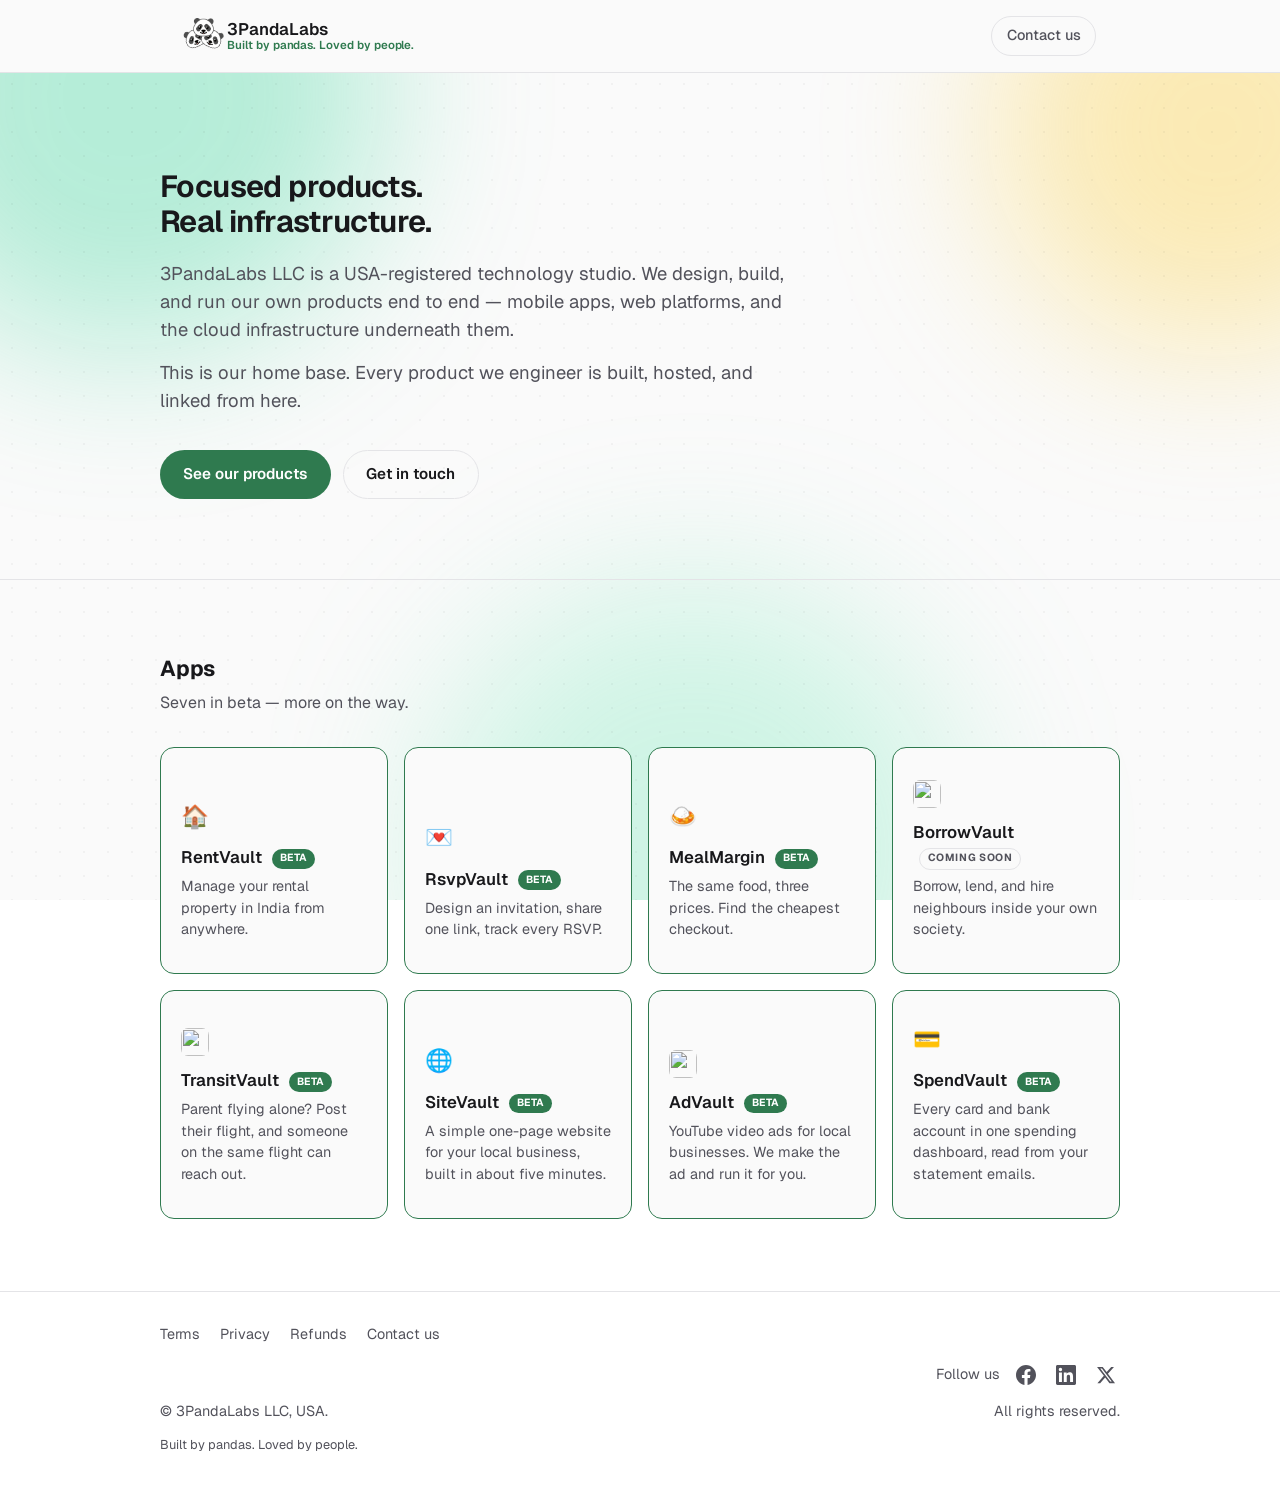
==== public/index.html @ d37b6c58 "Phone only on the contact page; contact links go there Co-Authored-By: Claude Opus 5.5 <noreply@anth" ====
<!DOCTYPE html>
<html lang="en">
<head>
  <meta charset="UTF-8">
  <meta name="viewport" content="width=device-width, initial-scale=1.0">
  <meta name="facebook-domain-verification" content="ilfvuaguzt36e1yu4v9ogor60ggdyd" />
  <title>3PandaLabs — Built by pandas. Loved by people.</title>
  <meta name="description" content="3PandaLabs LLC — a USA-registered technology studio. We design, build, and run our own products end to end: mobile apps, web platforms, and the cloud infrastructure underneath them.">
  <!-- The site answers on both 3pandalabs.com and www.3pandalabs.com (two
       custom_domain routes on the same Worker), which to a search engine is
       the same page at two addresses. The canonical names one of them as the
       real one so whatever ranking either earns accrues to a single URL. -->
  <link rel="canonical" href="https://3pandalabs.com/">
  <meta property="og:type" content="website">
  <meta property="og:site_name" content="3PandaLabs">
  <meta property="og:url" content="https://3pandalabs.com/">
  <meta property="og:title" content="3PandaLabs — Built by pandas. Loved by people.">
  <meta property="og:description" content="3PandaLabs LLC — a USA-registered technology studio. We design, build, and run our own products end to end: mobile apps, web platforms, and the cloud infrastructure underneath them.">
  <meta property="og:image" content="https://3pandalabs.com/og.png">
  <meta property="og:image:width" content="1200">
  <meta property="og:image:height" content="630">
  <meta property="og:image:alt" content="3PandaLabs — Built by pandas. Loved by people.">
  <meta name="twitter:card" content="summary_large_image">
  <link rel="icon" href="data:image/svg+xml,<svg xmlns=%22http://www.w3.org/2000/svg%22 viewBox=%220 0 100 100%22><text y=%22.9em%22 font-size=%2270%22>🐼🐼🐼</text></svg>">
  <link rel="apple-touch-icon" sizes="180x180" href="/apple-touch-icon.png">
  <link rel="preconnect" href="https://fonts.googleapis.com">
  <link rel="preconnect" href="https://fonts.gstatic.com" crossorigin>
  <link href="https://fonts.googleapis.com/css2?family=Geist:wght@400;500;600;650;700&display=swap" rel="stylesheet">
  <link rel="stylesheet" href="styles.css">
</head>
<body>
  <div class="backdrop" aria-hidden="true">
    <span class="backdrop-blob backdrop-blob-1"></span>
    <span class="backdrop-blob backdrop-blob-2"></span>
    <span class="backdrop-blob backdrop-blob-3"></span>
    <span class="backdrop-grid"></span>
  </div>
  <header class="nav">
    <div class="nav-inner">
      <a class="brand" href="#top">
        <span class="brand-mark" aria-hidden="true">
          <span>🐼</span><span>🐼</span><span>🐼</span>
        </span>
        <span class="brand-text">
          <span class="brand-name">3PandaLabs</span>
          <!-- Brand tagline (brand repo brand.md, decided 2026-11-14), paired with
               the wordmark the same way the LinkedIn cover pairs them. -->
          <span class="brand-tag">Built by pandas. Loved by people.</span>
        </span>
      </a>
      <a class="nav-cta" href="/contact">Contact us</a>
    </div>
  </header>

  <main id="top">
    <section class="hero">
      <div class="hero-inner">
        <!-- One sentence per line, deliberately, at every width. Spans rather
             than a <br> so the break is a styling decision the CSS owns, and so
             the space between them survives if the stylesheet never loads —
             then it degrades to a single readable line instead of a run-on.
             Each line is short enough not to wrap again at 360px. -->
        <h1><span>Focused products.</span> <span>Real infrastructure.</span></h1>
        <p class="lede">
          3PandaLabs LLC is a USA-registered technology studio. We design, build, and run our own
          products end to end — mobile apps, web platforms, and the cloud infrastructure
          underneath them.
        </p>
        <p class="lede">
          This is our home base. Every product we engineer is built, hosted, and linked from here.
        </p>
        <div class="hero-actions">
          <a class="btn btn-primary" href="#apps">See our products</a>
          <a class="btn btn-ghost" href="/contact">Get in touch</a>
        </div>
      </div>
    </section>

    <section class="apps" id="apps">
      <div class="section-inner">
        <h2>Apps</h2>
        <p class="section-lede">Seven in beta — more on the way.</p>
        <div class="app-grid">
          <a class="app-card app-card-live" href="https://nrighar.3pandalabs.com" target="_blank" rel="noopener">
            <span class="app-card-icon" aria-hidden="true">🏠</span>
            <p class="app-card-title">RentVault <span class="app-card-badge">Beta</span></p>
            <p class="app-card-desc">Manage your rental property in India from anywhere.</p>
          </a>
          <a class="app-card app-card-live" href="https://rsvpvault.3pandalabs.com" target="_blank" rel="noopener">
            <span class="app-card-icon" aria-hidden="true">💌</span>
            <p class="app-card-title">RsvpVault <span class="app-card-badge">Beta</span></p>
            <p class="app-card-desc">Design an invitation, share one link, track every RSVP.</p>
          </a>
          <a class="app-card app-card-live" href="https://mealmargin.3pandalabs.com" target="_blank" rel="noopener">
            <span class="app-card-icon" aria-hidden="true">🍛</span>
            <p class="app-card-title">MealMargin <span class="app-card-badge">Beta</span></p>
            <p class="app-card-desc">The same food, three prices. Find the cheapest checkout.</p>
          </a>
          <a class="app-card app-card-live" href="https://borrowvault.3pandalabs.com" target="_blank" rel="noopener">
            <span class="app-card-icon" aria-hidden="true"><img src="/borrowvault-icon.png" alt="" width="28" height="28"></span>
            <p class="app-card-title">BorrowVault <span class="app-card-badge app-card-badge-soon">Coming soon</span></p>
            <p class="app-card-desc">Borrow, lend, and hire neighbours inside your own society.</p>
          </a>
          <a class="app-card app-card-live" href="https://transitvault.3pandalabs.com" target="_blank" rel="noopener">
            <span class="app-card-icon" aria-hidden="true"><img src="/transitvault-icon.svg" alt="" width="28" height="28"></span>
            <p class="app-card-title">TransitVault <span class="app-card-badge">Beta</span></p>
            <p class="app-card-desc">Parent flying alone? Post their flight, and someone on the same flight can reach out.</p>
          </a>
          <a class="app-card app-card-live" href="https://sitevault.3pandalabs.com" target="_blank" rel="noopener">
            <span class="app-card-icon" aria-hidden="true">🌐</span>
            <p class="app-card-title">SiteVault <span class="app-card-badge">Beta</span></p>
            <p class="app-card-desc">A simple one-page website for your local business, built in about five minutes.</p>
          </a>
          <a class="app-card app-card-live" href="https://advault.3pandalabs.com" target="_blank" rel="noopener">
            <span class="app-card-icon" aria-hidden="true"><img src="/advault-icon.svg" alt="" width="28" height="28"></span>
            <p class="app-card-title">AdVault <span class="app-card-badge">Beta</span></p>
            <p class="app-card-desc">YouTube video ads for local businesses. We make the ad and run it for you.</p>
          </a>
          <a class="app-card app-card-live" href="https://spendvault.3pandalabs.com" target="_blank" rel="noopener">
            <span class="app-card-icon" aria-hidden="true">💳</span>
            <p class="app-card-title">SpendVault <span class="app-card-badge">Beta</span></p>
            <p class="app-card-desc">Every card and bank account in one spending dashboard, read from your statement emails.</p>
          </a>
        </div>
      </div>
    </section>
  </main>

  <footer class="footer">
    <div class="footer-inner">
      <nav class="footer-links" aria-label="Legal">
        <a href="/terms">Terms</a>
        <a href="/privacy">Privacy</a>
        <a href="/refunds">Refunds</a>
        <a href="/contact">Contact us</a>
      </nav>
      <div class="footer-follow">
        <span>Follow us</span>
        <a href="https://www.facebook.com/3pandalabs" target="_blank" rel="noopener noreferrer" aria-label="Facebook" title="Facebook"><svg viewBox="0 0 24 24" width="20" height="20" fill="currentColor" aria-hidden="true"><path fill-rule="evenodd" d="M24 12.073c0-6.627-5.373-12-12-12s-12 5.373-12 12c0 5.99 4.388 10.954 10.125 11.854v-8.385H7.078v-3.47h3.047V9.43c0-3.007 1.792-4.669 4.533-4.669 1.312 0 2.686.235 2.686.235v2.953H15.83c-1.491 0-1.956.925-1.956 1.874v2.25h3.328l-.532 3.47h-2.796v8.385C19.612 23.027 24 18.062 24 12.073z"/></svg></a>
        <a href="https://www.linkedin.com/company/3pandalabs" target="_blank" rel="noopener noreferrer" aria-label="LinkedIn" title="LinkedIn"><svg viewBox="0 0 24 24" width="20" height="20" fill="currentColor" aria-hidden="true"><path fill-rule="evenodd" d="M20.45 20.45h-3.56v-5.57c0-1.33-.02-3.04-1.85-3.04-1.85 0-2.14 1.45-2.14 2.94v5.67H9.35V9h3.41v1.56h.05c.48-.9 1.64-1.85 3.37-1.85 3.6 0 4.27 2.37 4.27 5.46v6.28zM5.34 7.43a2.06 2.06 0 1 1 0-4.13 2.06 2.06 0 0 1 0 4.13zm1.78 13.02H3.56V9h3.56v11.45zM22.22 0H1.77C.79 0 0 .77 0 1.73v20.54C0 23.23.79 24 1.77 24h20.45c.98 0 1.78-.77 1.78-1.73V1.73C24 .77 23.2 0 22.22 0z"/></svg></a>
        <a href="https://x.com/3pandalabs" target="_blank" rel="noopener noreferrer" aria-label="X" title="X"><svg viewBox="0 0 24 24" width="20" height="20" fill="currentColor" aria-hidden="true"><path fill-rule="evenodd" d="M18.244 2.25h3.308l-7.227 8.26 8.502 11.24H16.17l-5.214-6.817L4.99 21.75H1.68l7.73-8.835L1.254 2.25H8.08l4.713 6.231zm-1.161 17.52h1.833L7.084 4.126H5.117z"/></svg></a>
      </div>
      <span>© 3PandaLabs LLC, USA.</span>
      <span>All rights reserved.</span>
      <p class="footer-tagline">Built by pandas. Loved by people.</p>
    </div>
  </footer>
  <script src="https://counts.3pandalabs.com/c.js" defer></script>
</body>
</html>
---- public/styles.css ----
:root {
  --bg: #fafafa;
  --bg-subtle: #f4f4f5;
  --fg: #18181b;
  --fg-muted: #52525b;
  --border: #e4e4e7;
  --accent: #2f7a4f;
  --accent-fg: #ffffff;
  --radius: 14px;
  --max-width: 960px;
}

@media (prefers-color-scheme: dark) {
  :root {
    --bg: #000000;
    --bg-subtle: #18181b;
    --fg: #fafafa;
    --fg-muted: #a1a1aa;
    --border: #3f3f46;
    --accent: #4fbf7d;
    --accent-fg: #0c0c0d;
  }
}

* { box-sizing: border-box; }

html, body {
  margin: 0;
  padding: 0;
}

body {
  color: var(--fg);
  font-family: "Geist", -apple-system, BlinkMacSystemFont, "Segoe UI", Roboto, Helvetica, Arial, sans-serif;
  line-height: 1.5;
  -webkit-font-smoothing: antialiased;
}

a { color: inherit; }

.backdrop {
  position: fixed;
  inset: 0;
  z-index: -1;
  overflow: hidden;
  background: var(--bg);
  pointer-events: none;
}

.backdrop-blob {
  position: absolute;
  border-radius: 50%;
  filter: blur(80px);
}

.backdrop-blob-1 {
  top: -10rem;
  left: -8rem;
  width: 32rem;
  height: 32rem;
  background: rgba(52, 211, 153, 0.35);
}

.backdrop-blob-2 {
  top: -6rem;
  right: -10rem;
  width: 28rem;
  height: 28rem;
  background: rgba(252, 211, 77, 0.4);
}

.backdrop-blob-3 {
  bottom: -14rem;
  left: 33%;
  width: 34rem;
  height: 34rem;
  background: rgba(110, 231, 183, 0.3);
}

@media (prefers-color-scheme: dark) {
  .backdrop-blob-1 { background: rgba(16, 185, 129, 0.2); }
  .backdrop-blob-2 { background: rgba(245, 158, 11, 0.1); }
  .backdrop-blob-3 { background: rgba(52, 211, 153, 0.1); }
}

.backdrop-grid {
  position: absolute;
  inset: 0;
  opacity: 0.04;
  background-image: radial-gradient(circle, var(--fg) 1px, transparent 1px);
  background-size: 24px 24px;
}

@media (prefers-color-scheme: dark) {
  .backdrop-grid { opacity: 0.06; }
}

.nav {
  border-bottom: 1px solid var(--border);
  position: sticky;
  top: 0;
  background: var(--bg);
  z-index: 10;
}

.nav-inner {
  max-width: var(--max-width);
  margin: 0 auto;
  padding: 1rem 1.5rem;
  display: flex;
  align-items: center;
  justify-content: space-between;
}

.brand {
  display: flex;
  align-items: center;
  gap: 0.5rem;
  text-decoration: none;
  font-weight: 600;
  font-size: 1.05rem;
}

.brand-mark {
  position: relative;
  display: inline-block;
  width: 2.2rem;
  height: 2.05rem;
  flex-shrink: 0;
}

.brand-mark span {
  position: absolute;
  font-size: 1.15rem;
  line-height: 1;
}

/* apex of the A */
.brand-mark span:nth-child(1) { top: -0.1rem; left: 0.52rem; z-index: 2; }
/* left leg, angled outward, overlapping the apex */
.brand-mark span:nth-child(2) { top: 0.6rem; left: 0.02rem; transform: rotate(-24deg); }
/* right leg, angled outward, overlapping the apex */
.brand-mark span:nth-child(3) { top: 0.6rem; left: 1.02rem; transform: rotate(24deg); }

/* Wordmark + tagline stacked beside the mark. Tight line-height and a small
   tagline keep the sticky nav the same height it was with the name alone. */
.brand-text {
  display: flex;
  flex-direction: column;
  line-height: 1.1;
}

.brand-tag {
  font-size: 0.72rem;
  font-weight: 600;
  color: var(--accent);
  letter-spacing: -0.005em;
}

.nav-cta {
  text-decoration: none;
  font-size: 0.9rem;
  font-weight: 500;
  color: var(--fg-muted);
  padding: 0.5rem 0.9rem;
  border: 1px solid var(--border);
  border-radius: 999px;
}

.nav-cta:hover { color: var(--fg); border-color: var(--fg-muted); }

.hero {
  padding: 6rem 1.5rem 5rem;
  border-bottom: 1px solid var(--border);
}

.hero-inner {
  max-width: var(--max-width);
  margin: 0 auto;
}

/* The page's type scale, smallest the headline has been. Sized down three
   times from the original clamp(2rem, 5vw, 3.2rem), which was set for a short
   hand-broken headline half this length.

   The floor stays above `.apps h2` below, which is fixed and does not scale
   down — otherwise the section heading would outgrow the page headline on a
   phone. The two move together for that reason; changing one alone
   reintroduces the inversion. */
.hero h1 {
  font-size: clamp(1.5rem, 3vw, 1.9rem);
  line-height: 1.18;
  margin: 0 0 1.25rem;
  letter-spacing: -0.02em;
  font-weight: 650;
}

/* The headline's two sentences each get their own line at every width. This is
   what makes the break in the markup's spans real; without it they run on. */
.hero h1 span {
  display: block;
}

/* 52ch rather than 40ch: the hero copy grew from one sentence to two
   paragraphs, and 40ch turned it into a narrow column several lines deep. */
.lede {
  font-size: 1.15rem;
  color: var(--fg-muted);
  max-width: 52ch;
  margin: 0 0 1rem;
}

/* Paragraph spacing between ledes, but the original gap before the buttons. */
.lede:last-of-type {
  margin-bottom: 2.25rem;
}

.hero-actions {
  display: flex;
  gap: 0.75rem;
  flex-wrap: wrap;
}

.btn {
  display: inline-flex;
  align-items: center;
  text-decoration: none;
  font-weight: 600;
  font-size: 0.95rem;
  padding: 0.75rem 1.4rem;
  border-radius: 999px;
  border: 1px solid transparent;
}

.btn-primary {
  background: var(--accent);
  color: var(--accent-fg);
}

.btn-primary:hover { opacity: 0.9; }

.btn-ghost {
  border-color: var(--border);
  color: var(--fg);
}

.btn-ghost:hover { border-color: var(--fg-muted); }

.apps { padding: 4.5rem 1.5rem; }

.section-inner {
  max-width: var(--max-width);
  margin: 0 auto;
}

/* Down from 1.6rem, in step with the hero headline above — see the note there
   for why these two can't move independently. */
.apps h2 {
  font-size: 1.35rem;
  margin: 0 0 0.4rem;
  letter-spacing: -0.01em;
}

.section-lede {
  color: var(--fg-muted);
  margin: 0 0 2rem;
}

.app-grid {
  display: grid;
  grid-template-columns: repeat(auto-fit, minmax(220px, 1fr));
  gap: 1rem;
}

.app-card {
  border: 1px dashed var(--border);
  border-radius: var(--radius);
  background: var(--bg-subtle);
  padding: 2rem 1.25rem;
  min-height: 120px;
  display: flex;
  flex-direction: column;
  align-items: flex-start;
  justify-content: flex-end;
  color: var(--fg-muted);
}

.app-card-icon {
  color: var(--accent);
  font-size: 1.1rem;
  margin-bottom: 0.75rem;
}

.app-card-live {
  border: 1px solid var(--accent);
  background: var(--bg);
  text-decoration: none;
  color: var(--fg);
  transition: transform 0.15s ease, box-shadow 0.15s ease;
}

.app-card-live:hover {
  transform: translateY(-2px);
  box-shadow: 0 8px 20px -12px var(--accent);
}

.app-card-live .app-card-icon {
  font-size: 1.4rem;
}

.app-card-title {
  font-weight: 600;
  font-size: 1.05rem;
  margin: 0 0 0.35rem;
  color: var(--fg);
}

.app-card-badge {
  display: inline-block;
  vertical-align: middle;
  margin-left: 0.4rem;
  padding: 0.1rem 0.45rem;
  border-radius: 999px;
  background: var(--accent);
  color: var(--accent-fg);
  font-size: 0.65rem;
  font-weight: 700;
  letter-spacing: 0.06em;
  text-transform: uppercase;
  line-height: 1.6;
}

.app-card-badge-soon {
  background: transparent;
  color: var(--fg-muted);
  border: 1px solid var(--border);
}

.app-card-desc {
  margin: 0;
  font-size: 0.9rem;
  color: var(--fg-muted);
}

.footer {
  border-top: 1px solid var(--border);
  padding: 2rem 1.5rem;
}

.footer-inner {
  max-width: var(--max-width);
  margin: 0 auto;
  display: flex;
  justify-content: space-between;
  flex-wrap: wrap;
  gap: 0.5rem;
  color: var(--fg-muted);
  font-size: 0.9rem;
}

.footer-inner a { text-decoration: none; }
.footer-inner a:hover { color: var(--fg); }

/* App cards with a real logo instead of an emoji. */
.app-card-icon img {
  display: block;
  width: 1.75rem;
  height: 1.75rem;
  border-radius: 0.45rem;
}

/* Footer legal links (every page) and the legal/contact pages. */
.footer-links { display: flex; flex-wrap: wrap; flex-basis: 100%; gap: 0.5rem 1.25rem; padding-bottom: 0.5rem; }

/* Brand tagline line under the copyright row (brand repo footer/footer.css,
   DECIDED 2026-11-22: in every footer, not only the nav). */
.footer-tagline {
  flex-basis: 100%;
  margin: 0.25rem 0 0;
  color: var(--fg-muted);
  font-size: 0.8rem;
}
.footer-links a { color: var(--fg-muted); }

/* Social icons (every page): own row, right-aligned from 640px, as on AdVault. */
.footer-follow { display: flex; flex-wrap: wrap; flex-basis: 100%; align-items: center; gap: 0.75rem; padding-bottom: 0.25rem; }
@media (min-width: 640px) { .footer-follow { justify-content: flex-end; } }
.footer-follow a { color: var(--fg-muted); padding: 0.25rem; }
.footer-follow svg { display: block; }

.legal { position: relative; padding: 3rem 1rem 4rem; }
.legal-inner { max-width: 44rem; margin: 0 auto; line-height: 1.65; }
.legal h1 { font-size: clamp(1.8rem, 5vw, 2.4rem); letter-spacing: -0.02em; margin: 0 0 0.25rem; }
.legal h2 { font-size: 1.15rem; margin: 2rem 0 0.5rem; }
.legal p, .legal li { color: var(--fg-muted); }
.legal strong { color: var(--fg); }
.legal ul { padding-left: 1.2rem; }
.legal li { margin: 0.35rem 0; }
.legal a { color: var(--accent); }
.legal-updated { font-size: 0.85rem; margin: 0 0 1.5rem; }
.contact-card { margin: 1.5rem 0; padding: 1.25rem 1.5rem; border: 1px solid var(--border); border-radius: var(--radius); background: var(--bg-subtle); display: grid; gap: 1rem; }
.contact-card dt { color: var(--fg-muted); font-size: 0.85rem; }
.contact-card dd { margin: 0; font-weight: 600; overflow-wrap: anywhere; }
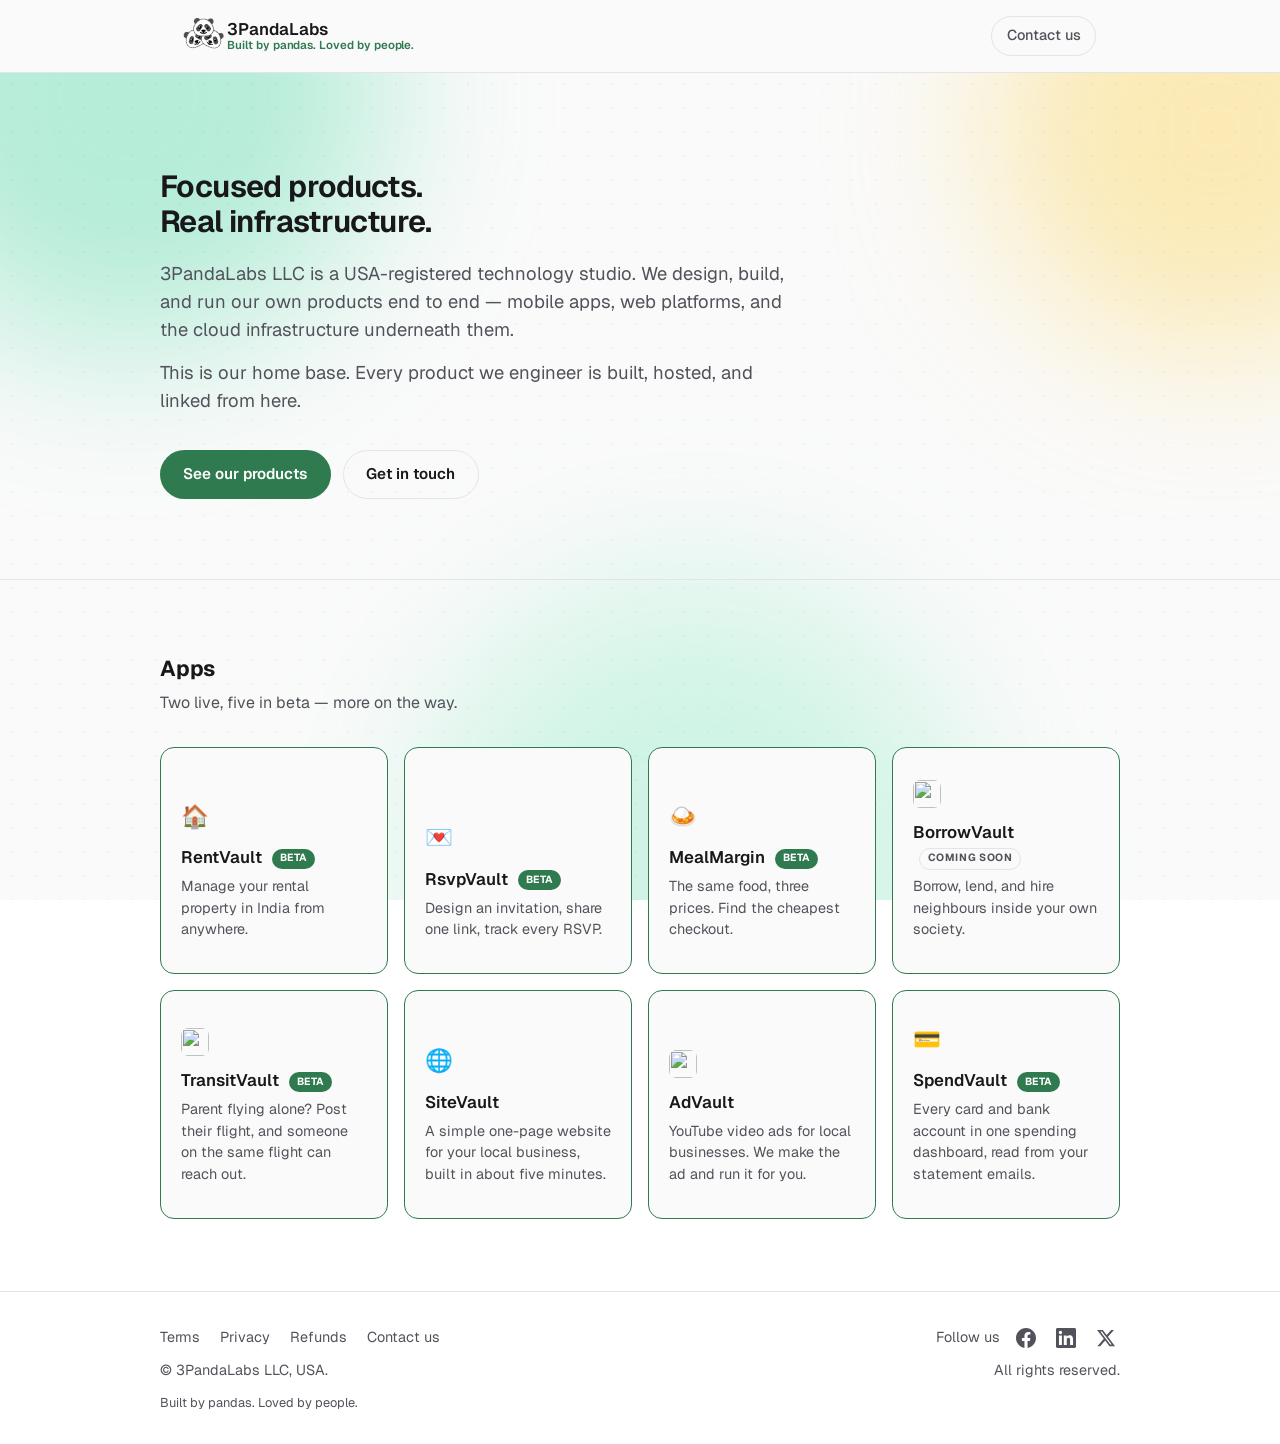
==== commit 16f3b792: "Apps grid: SiteVault and AdVault are GA (drop the Beta badge) Per the repo convention, a generally-a" ====
--- a/public/index.html
+++ b/public/index.html
@@ -79,7 +79,7 @@
     <section class="apps" id="apps">
       <div class="section-inner">
         <h2>Apps</h2>
-        <p class="section-lede">Seven in beta — more on the way.</p>
+        <p class="section-lede">Two live, five in beta — more on the way.</p>
         <div class="app-grid">
           <a class="app-card app-card-live" href="https://nrighar.3pandalabs.com" target="_blank" rel="noopener">
             <span class="app-card-icon" aria-hidden="true">🏠</span>
@@ -108,12 +108,12 @@
           </a>
           <a class="app-card app-card-live" href="https://sitevault.3pandalabs.com" target="_blank" rel="noopener">
             <span class="app-card-icon" aria-hidden="true">🌐</span>
-            <p class="app-card-title">SiteVault <span class="app-card-badge">Beta</span></p>
+            <p class="app-card-title">SiteVault</p>
             <p class="app-card-desc">A simple one-page website for your local business, built in about five minutes.</p>
           </a>
           <a class="app-card app-card-live" href="https://advault.3pandalabs.com" target="_blank" rel="noopener">
             <span class="app-card-icon" aria-hidden="true"><img src="/advault-icon.svg" alt="" width="28" height="28"></span>
-            <p class="app-card-title">AdVault <span class="app-card-badge">Beta</span></p>
+            <p class="app-card-title">AdVault</p>
             <p class="app-card-desc">YouTube video ads for local businesses. We make the ad and run it for you.</p>
           </a>
           <a class="app-card app-card-live" href="https://spendvault.3pandalabs.com" target="_blank" rel="noopener">
--- a/public/styles.css
+++ b/public/styles.css
@@ -382,9 +382,15 @@
 }
 .footer-links a { color: var(--fg-muted); }
 
-/* Social icons (every page): own row, right-aligned from 640px, as on AdVault. */
+/* Social icons (every page): under the links on a phone, opposite them from 640px. */
 .footer-follow { display: flex; flex-wrap: wrap; flex-basis: 100%; align-items: center; gap: 0.75rem; padding-bottom: 0.25rem; }
-@media (min-width: 640px) { .footer-follow { justify-content: flex-end; } }
+@media (min-width: 640px) {
+  .footer-inner { display: grid; grid-template-columns: 1fr auto; align-items: center; }
+  .footer-links { padding-bottom: 0; }
+  .footer-follow { padding-bottom: 0; }
+  .footer-follow, .footer-inner > span:last-of-type { justify-self: end; }
+  .footer-tagline { grid-column: 1 / -1; }
+}
 .footer-follow a { color: var(--fg-muted); padding: 0.25rem; }
 .footer-follow svg { display: block; }
 
@@ -401,3 +407,15 @@
 .contact-card { margin: 1.5rem 0; padding: 1.25rem 1.5rem; border: 1px solid var(--border); border-radius: var(--radius); background: var(--bg-subtle); display: grid; gap: 1rem; }
 .contact-card dt { color: var(--fg-muted); font-size: 0.85rem; }
 .contact-card dd { margin: 0; font-weight: 600; overflow-wrap: anywhere; }
+.contact-form { position: relative; display: grid; gap: 1rem; margin: 1.5rem 0; }
+.contact-form[hidden], .contact-form [hidden], .contact-sent[hidden] { display: none; }
+.contact-row { display: grid; gap: 1rem; grid-template-columns: repeat(auto-fit, minmax(min(100%, 14rem), 1fr)); }
+.contact-form label { display: block; margin-bottom: 0.3rem; font-size: 0.9rem; color: var(--fg-muted); }
+.contact-form input, .contact-form textarea { width: 100%; padding: 0.65rem 0.8rem; font: inherit; color: var(--fg); background: var(--bg); border: 1px solid var(--fg-muted); border-radius: 10px; }
+.contact-form :focus-visible { outline: 2px solid var(--accent); outline-offset: 2px; }
+.contact-form .btn { cursor: pointer; font-family: inherit; }
+.contact-form .btn:disabled { opacity: 0.6; cursor: default; }
+.contact-trap { position: absolute; left: -10000px; width: 1px; height: 1px; overflow: hidden; }
+.legal .contact-error { margin: 0; color: #b91c1c; }
+@media (prefers-color-scheme: dark) { .legal .contact-error { color: #fca5a5; } }
+.legal .contact-sent { padding: 0.9rem 1.1rem; border: 1px solid var(--accent); border-radius: 10px; color: var(--fg); }
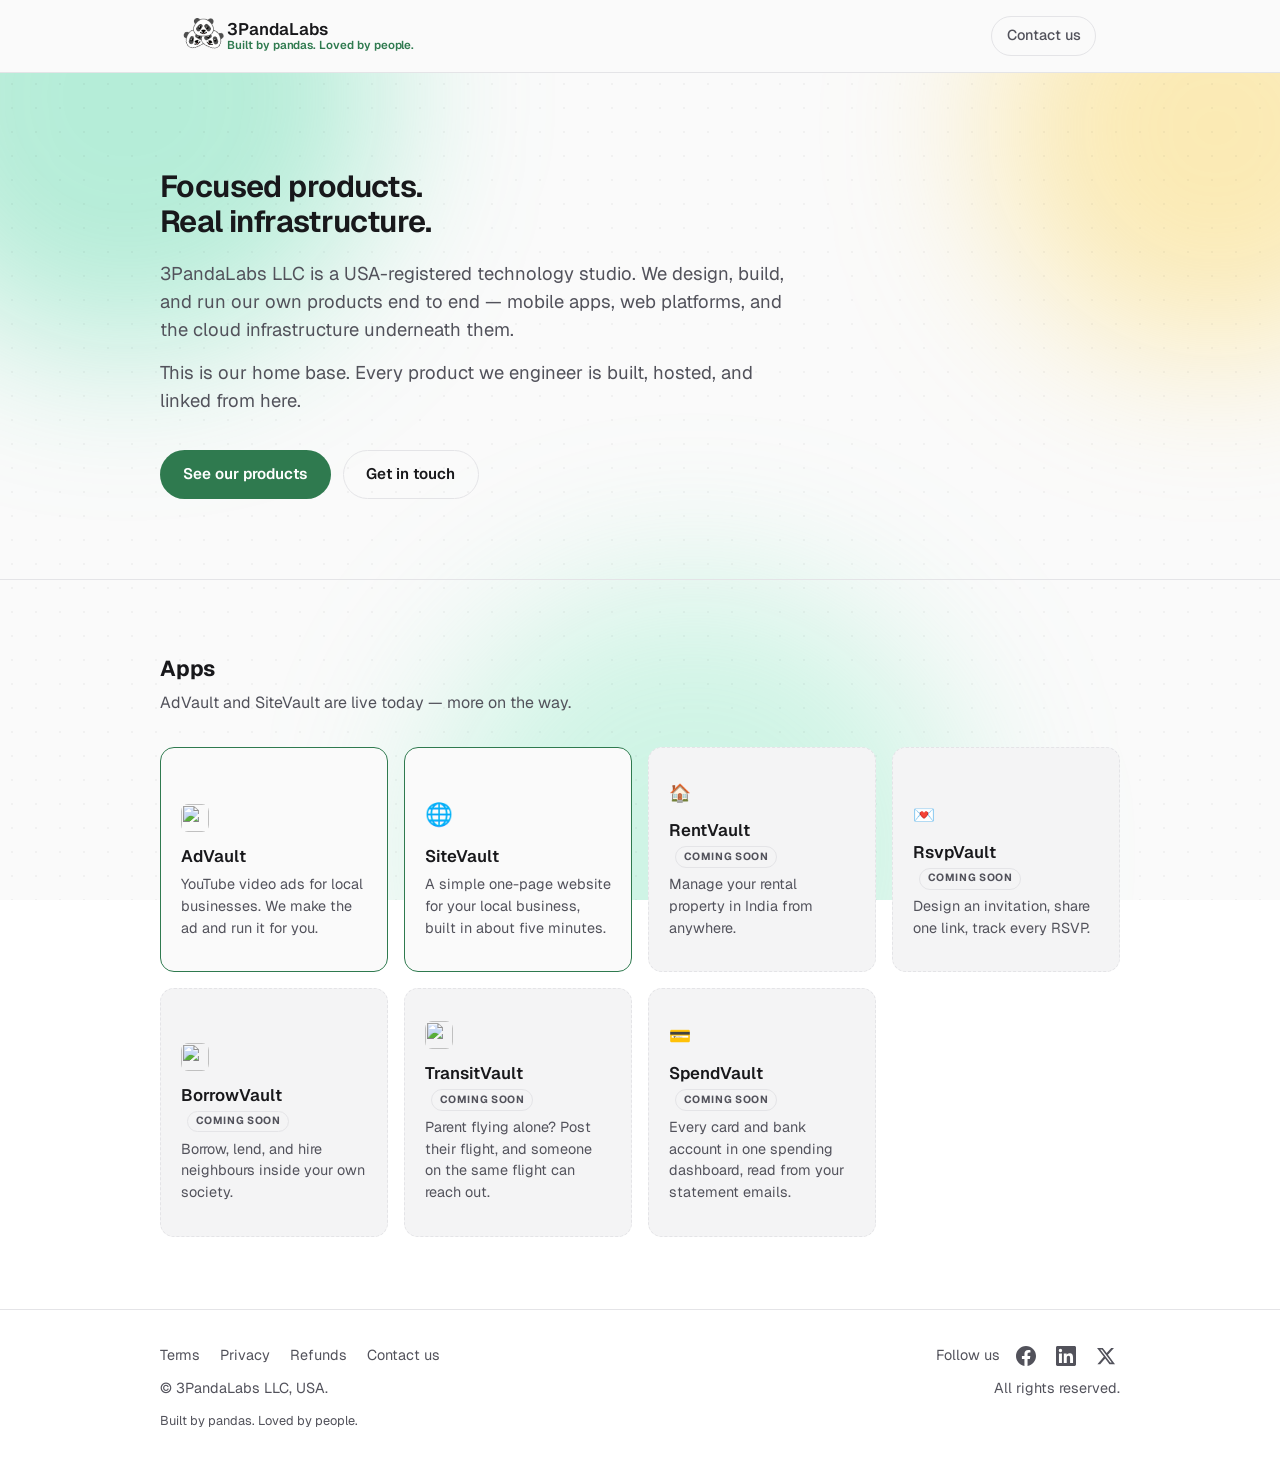
==== commit 07239970: "Home: AdVault + SiteVault live first, rest Coming soon, remove MealMargin Lead with the two live loc" ====
--- a/public/index.html
+++ b/public/index.html
@@ -79,48 +79,43 @@
     <section class="apps" id="apps">
       <div class="section-inner">
         <h2>Apps</h2>
-        <p class="section-lede">Two live, five in beta — more on the way.</p>
+        <p class="section-lede">AdVault and SiteVault are live today — more on the way.</p>
         <div class="app-grid">
-          <a class="app-card app-card-live" href="https://nrighar.3pandalabs.com" target="_blank" rel="noopener">
-            <span class="app-card-icon" aria-hidden="true">🏠</span>
-            <p class="app-card-title">RentVault <span class="app-card-badge">Beta</span></p>
-            <p class="app-card-desc">Manage your rental property in India from anywhere.</p>
-          </a>
-          <a class="app-card app-card-live" href="https://rsvpvault.3pandalabs.com" target="_blank" rel="noopener">
-            <span class="app-card-icon" aria-hidden="true">💌</span>
-            <p class="app-card-title">RsvpVault <span class="app-card-badge">Beta</span></p>
-            <p class="app-card-desc">Design an invitation, share one link, track every RSVP.</p>
-          </a>
-          <a class="app-card app-card-live" href="https://mealmargin.3pandalabs.com" target="_blank" rel="noopener">
-            <span class="app-card-icon" aria-hidden="true">🍛</span>
-            <p class="app-card-title">MealMargin <span class="app-card-badge">Beta</span></p>
-            <p class="app-card-desc">The same food, three prices. Find the cheapest checkout.</p>
-          </a>
-          <a class="app-card app-card-live" href="https://borrowvault.3pandalabs.com" target="_blank" rel="noopener">
-            <span class="app-card-icon" aria-hidden="true"><img src="/borrowvault-icon.png" alt="" width="28" height="28"></span>
-            <p class="app-card-title">BorrowVault <span class="app-card-badge app-card-badge-soon">Coming soon</span></p>
-            <p class="app-card-desc">Borrow, lend, and hire neighbours inside your own society.</p>
-          </a>
-          <a class="app-card app-card-live" href="https://transitvault.3pandalabs.com" target="_blank" rel="noopener">
-            <span class="app-card-icon" aria-hidden="true"><img src="/transitvault-icon.svg" alt="" width="28" height="28"></span>
-            <p class="app-card-title">TransitVault <span class="app-card-badge">Beta</span></p>
-            <p class="app-card-desc">Parent flying alone? Post their flight, and someone on the same flight can reach out.</p>
+          <a class="app-card app-card-live" href="https://advault.3pandalabs.com" target="_blank" rel="noopener">
+            <span class="app-card-icon" aria-hidden="true"><img src="/advault-icon.svg" alt="" width="28" height="28"></span>
+            <p class="app-card-title">AdVault</p>
+            <p class="app-card-desc">YouTube video ads for local businesses. We make the ad and run it for you.</p>
           </a>
           <a class="app-card app-card-live" href="https://sitevault.3pandalabs.com" target="_blank" rel="noopener">
             <span class="app-card-icon" aria-hidden="true">🌐</span>
             <p class="app-card-title">SiteVault</p>
             <p class="app-card-desc">A simple one-page website for your local business, built in about five minutes.</p>
           </a>
-          <a class="app-card app-card-live" href="https://advault.3pandalabs.com" target="_blank" rel="noopener">
-            <span class="app-card-icon" aria-hidden="true"><img src="/advault-icon.svg" alt="" width="28" height="28"></span>
-            <p class="app-card-title">AdVault</p>
-            <p class="app-card-desc">YouTube video ads for local businesses. We make the ad and run it for you.</p>
-          </a>
-          <a class="app-card app-card-live" href="https://spendvault.3pandalabs.com" target="_blank" rel="noopener">
+          <button type="button" class="app-card app-card-soon" data-soon="RentVault">
+            <span class="app-card-icon" aria-hidden="true">🏠</span>
+            <p class="app-card-title">RentVault <span class="app-card-badge app-card-badge-soon">Coming soon</span></p>
+            <p class="app-card-desc">Manage your rental property in India from anywhere.</p>
+          </button>
+          <button type="button" class="app-card app-card-soon" data-soon="RsvpVault">
+            <span class="app-card-icon" aria-hidden="true">💌</span>
+            <p class="app-card-title">RsvpVault <span class="app-card-badge app-card-badge-soon">Coming soon</span></p>
+            <p class="app-card-desc">Design an invitation, share one link, track every RSVP.</p>
+          </button>
+          <button type="button" class="app-card app-card-soon" data-soon="BorrowVault">
+            <span class="app-card-icon" aria-hidden="true"><img src="/borrowvault-icon.png" alt="" width="28" height="28"></span>
+            <p class="app-card-title">BorrowVault <span class="app-card-badge app-card-badge-soon">Coming soon</span></p>
+            <p class="app-card-desc">Borrow, lend, and hire neighbours inside your own society.</p>
+          </button>
+          <button type="button" class="app-card app-card-soon" data-soon="TransitVault">
+            <span class="app-card-icon" aria-hidden="true"><img src="/transitvault-icon.svg" alt="" width="28" height="28"></span>
+            <p class="app-card-title">TransitVault <span class="app-card-badge app-card-badge-soon">Coming soon</span></p>
+            <p class="app-card-desc">Parent flying alone? Post their flight, and someone on the same flight can reach out.</p>
+          </button>
+          <button type="button" class="app-card app-card-soon" data-soon="SpendVault">
             <span class="app-card-icon" aria-hidden="true">💳</span>
-            <p class="app-card-title">SpendVault <span class="app-card-badge">Beta</span></p>
+            <p class="app-card-title">SpendVault <span class="app-card-badge app-card-badge-soon">Coming soon</span></p>
             <p class="app-card-desc">Every card and bank account in one spending dashboard, read from your statement emails.</p>
-          </a>
+          </button>
         </div>
       </div>
     </section>
@@ -145,6 +140,20 @@
       <p class="footer-tagline">Built by pandas. Loved by people.</p>
     </div>
   </footer>
+  <div class="soon-toast" id="soon-toast" role="status" aria-live="polite"></div>
+  <script>
+    (function () {
+      var toast = document.getElementById('soon-toast'), timer;
+      document.querySelectorAll('[data-soon]').forEach(function (card) {
+        card.addEventListener('click', function () {
+          toast.textContent = card.getAttribute('data-soon') + ' is coming soon — we’ll announce it right here. Check back soon!';
+          toast.classList.add('show');
+          clearTimeout(timer);
+          timer = setTimeout(function () { toast.classList.remove('show'); }, 3800);
+        });
+      });
+    })();
+  </script>
   <script src="https://counts.3pandalabs.com/c.js" defer></script>
 </body>
 </html>
--- a/public/styles.css
+++ b/public/styles.css
@@ -334,6 +334,44 @@
   background: transparent;
   color: var(--fg-muted);
   border: 1px solid var(--border);
+}
+
+/* "Coming soon" cards: a <button>, so they don't link out (the app isn't being
+   shown yet) but a click still gives a soft "coming soon" toast. */
+.app-card-soon {
+  cursor: pointer;
+  font: inherit;
+  text-align: left;
+  width: 100%;
+  appearance: none;
+  -webkit-appearance: none;
+  transition: transform 0.15s ease, border-color 0.15s ease;
+}
+.app-card-soon:hover { transform: translateY(-2px); border-color: var(--fg-muted); }
+.app-card-soon:focus-visible { outline: 2px solid var(--accent); outline-offset: 2px; }
+
+.soon-toast {
+  position: fixed;
+  left: 50%;
+  bottom: 1.5rem;
+  transform: translate(-50%, 1rem);
+  max-width: min(90vw, 30rem);
+  background: var(--fg);
+  color: var(--bg);
+  padding: 0.75rem 1.1rem;
+  border-radius: var(--radius);
+  font-size: 0.9rem;
+  line-height: 1.45;
+  box-shadow: 0 10px 30px -12px rgba(0, 0, 0, 0.5);
+  opacity: 0;
+  pointer-events: none;
+  transition: opacity 0.2s ease, transform 0.2s ease;
+  z-index: 50;
+}
+.soon-toast.show { opacity: 1; transform: translate(-50%, 0); }
+@media (prefers-reduced-motion: reduce) {
+  .app-card-soon { transition: none; }
+  .soon-toast { transition: opacity 0.2s ease; }
 }
 
 .app-card-desc {
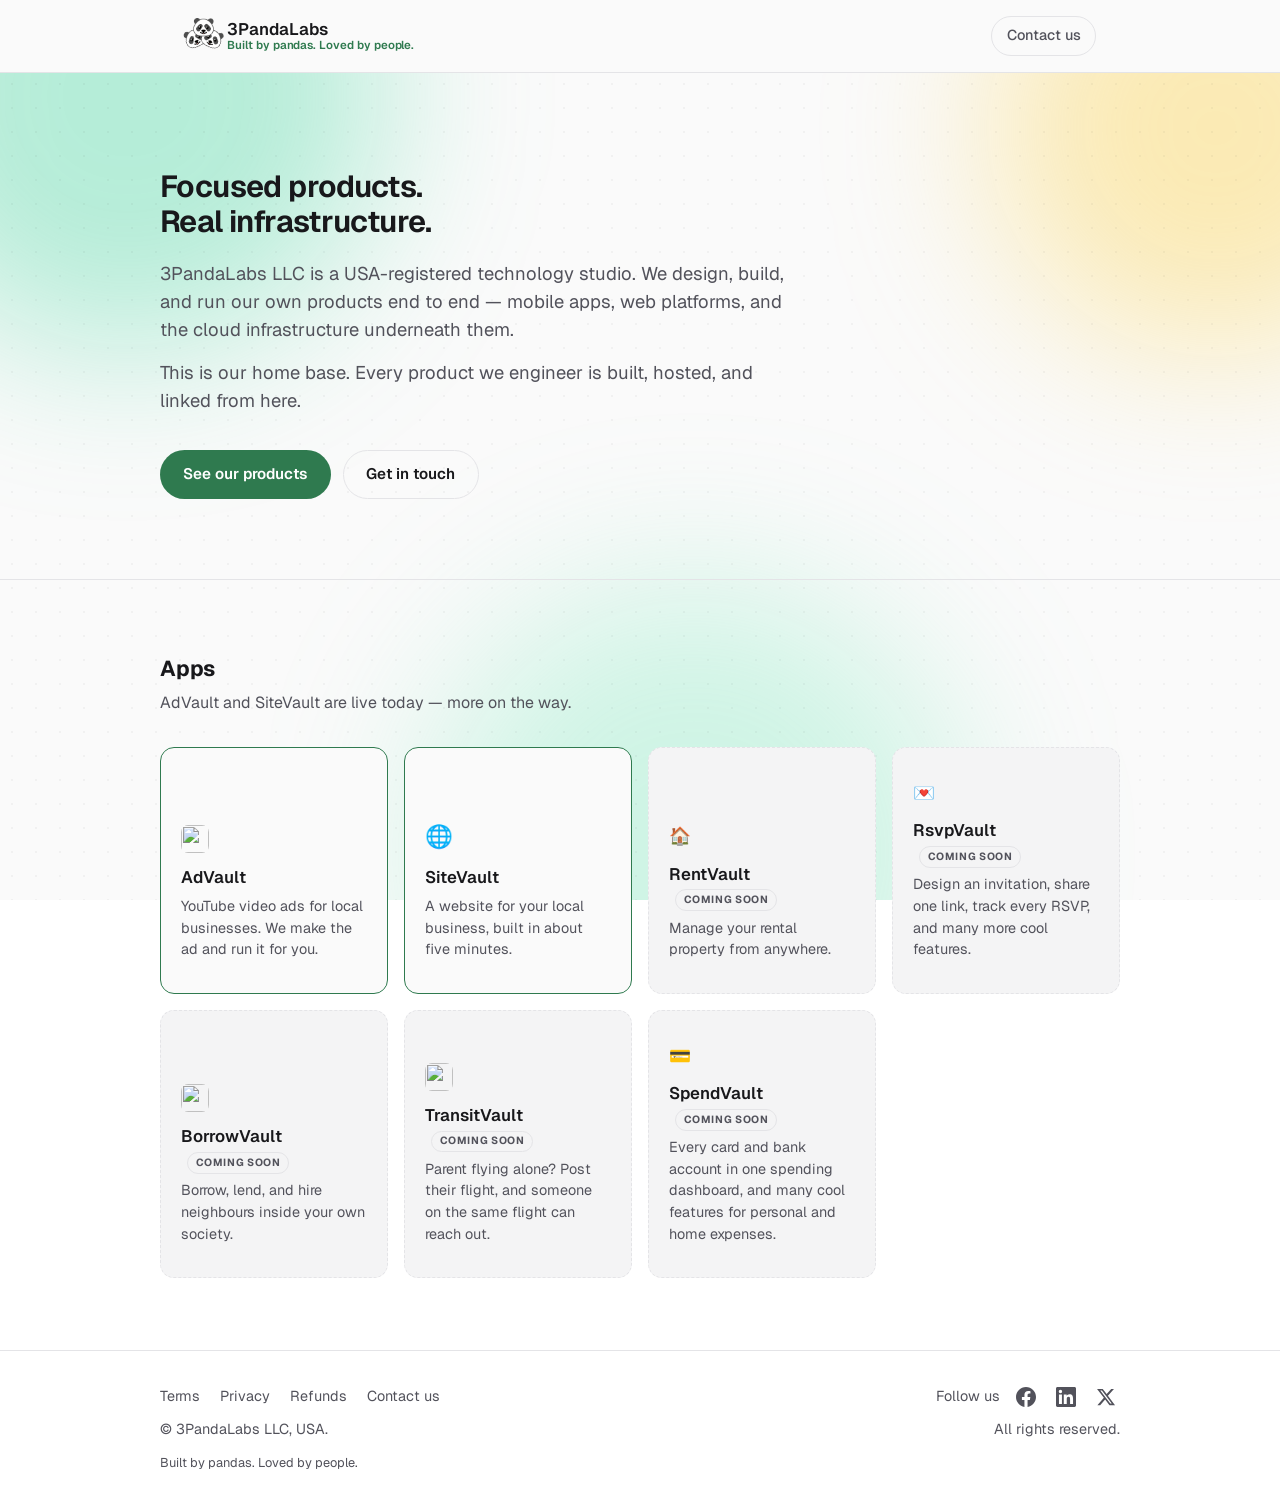
==== commit 701a7788: "Home: tidy app-card descriptions (RentVault/RsvpVault/SiteVault/SpendVault) - RentVault: drop "in In" ====
--- a/public/index.html
+++ b/public/index.html
@@ -89,17 +89,17 @@
           <a class="app-card app-card-live" href="https://sitevault.3pandalabs.com" target="_blank" rel="noopener">
             <span class="app-card-icon" aria-hidden="true">🌐</span>
             <p class="app-card-title">SiteVault</p>
-            <p class="app-card-desc">A simple one-page website for your local business, built in about five minutes.</p>
+            <p class="app-card-desc">A website for your local business, built in about five minutes.</p>
           </a>
           <button type="button" class="app-card app-card-soon" data-soon="RentVault">
             <span class="app-card-icon" aria-hidden="true">🏠</span>
             <p class="app-card-title">RentVault <span class="app-card-badge app-card-badge-soon">Coming soon</span></p>
-            <p class="app-card-desc">Manage your rental property in India from anywhere.</p>
+            <p class="app-card-desc">Manage your rental property from anywhere.</p>
           </button>
           <button type="button" class="app-card app-card-soon" data-soon="RsvpVault">
             <span class="app-card-icon" aria-hidden="true">💌</span>
             <p class="app-card-title">RsvpVault <span class="app-card-badge app-card-badge-soon">Coming soon</span></p>
-            <p class="app-card-desc">Design an invitation, share one link, track every RSVP.</p>
+            <p class="app-card-desc">Design an invitation, share one link, track every RSVP, and many more cool features.</p>
           </button>
           <button type="button" class="app-card app-card-soon" data-soon="BorrowVault">
             <span class="app-card-icon" aria-hidden="true"><img src="/borrowvault-icon.png" alt="" width="28" height="28"></span>
@@ -114,7 +114,7 @@
           <button type="button" class="app-card app-card-soon" data-soon="SpendVault">
             <span class="app-card-icon" aria-hidden="true">💳</span>
             <p class="app-card-title">SpendVault <span class="app-card-badge app-card-badge-soon">Coming soon</span></p>
-            <p class="app-card-desc">Every card and bank account in one spending dashboard, read from your statement emails.</p>
+            <p class="app-card-desc">Every card and bank account in one spending dashboard, and many cool features for personal and home expenses.</p>
           </button>
         </div>
       </div>
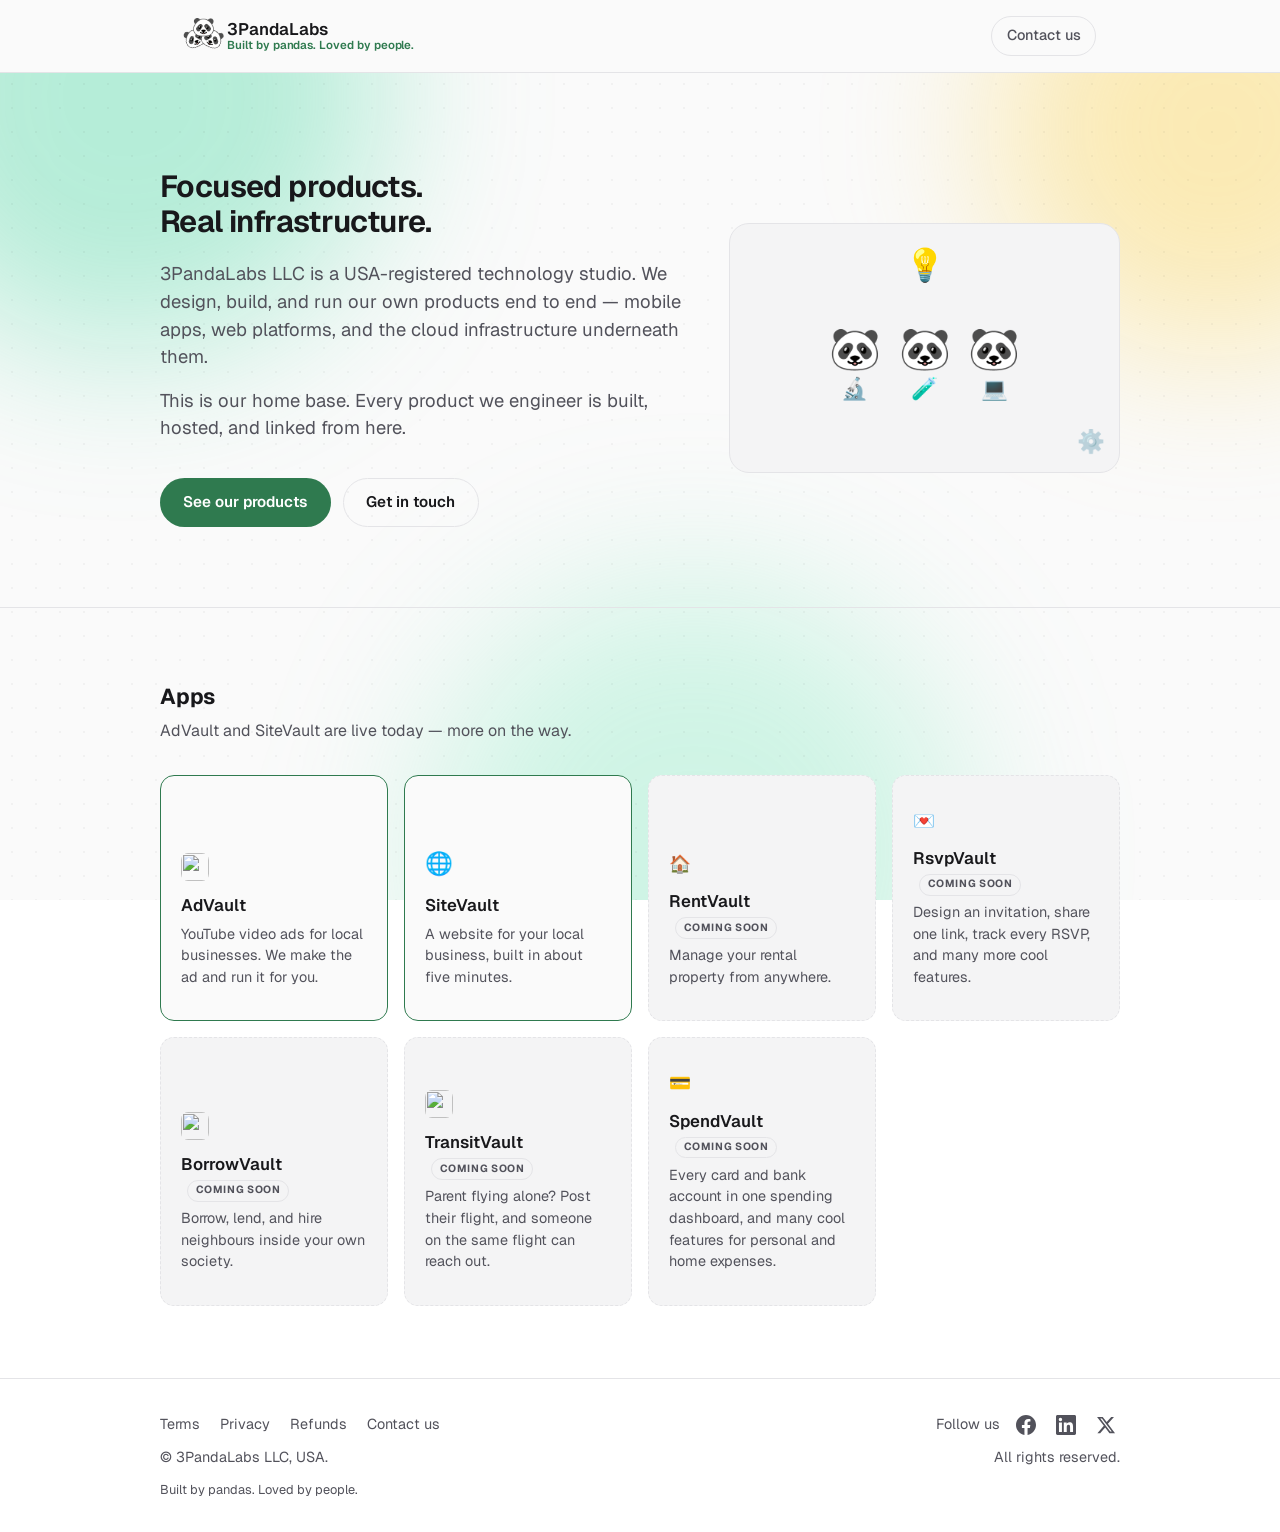
==== commit 9eb84ff3: "Home hero: add an animated panda-lab scene on the right Fill the empty right side of the hero (wide " ====
--- a/public/index.html
+++ b/public/index.html
@@ -55,23 +55,41 @@
   <main id="top">
     <section class="hero">
       <div class="hero-inner">
-        <!-- One sentence per line, deliberately, at every width. Spans rather
-             than a <br> so the break is a styling decision the CSS owns, and so
-             the space between them survives if the stylesheet never loads —
-             then it degrades to a single readable line instead of a run-on.
-             Each line is short enough not to wrap again at 360px. -->
-        <h1><span>Focused products.</span> <span>Real infrastructure.</span></h1>
-        <p class="lede">
-          3PandaLabs LLC is a USA-registered technology studio. We design, build, and run our own
-          products end to end — mobile apps, web platforms, and the cloud infrastructure
-          underneath them.
-        </p>
-        <p class="lede">
-          This is our home base. Every product we engineer is built, hosted, and linked from here.
-        </p>
-        <div class="hero-actions">
-          <a class="btn btn-primary" href="#apps">See our products</a>
-          <a class="btn btn-ghost" href="/contact">Get in touch</a>
+        <div class="hero-copy">
+          <!-- One sentence per line, deliberately, at every width. Spans rather
+               than a <br> so the break is a styling decision the CSS owns, and so
+               the space between them survives if the stylesheet never loads —
+               then it degrades to a single readable line instead of a run-on.
+               Each line is short enough not to wrap again at 360px. -->
+          <h1><span>Focused products.</span> <span>Real infrastructure.</span></h1>
+          <p class="lede">
+            3PandaLabs LLC is a USA-registered technology studio. We design, build, and run our own
+            products end to end — mobile apps, web platforms, and the cloud infrastructure
+            underneath them.
+          </p>
+          <p class="lede">
+            This is our home base. Every product we engineer is built, hosted, and linked from here.
+          </p>
+          <div class="hero-actions">
+            <a class="btn btn-primary" href="#apps">See our products</a>
+            <a class="btn btn-ghost" href="/contact">Get in touch</a>
+          </div>
+        </div>
+        <!-- Decorative "panda lab": three pandas thinking and building, all from
+             emoji + CSS so there is no image asset and nothing to load. Hidden
+             on narrow screens and frozen for reduced-motion users. -->
+        <div class="hero-lab" aria-hidden="true">
+          <div class="lab">
+            <span class="lab-bulb">💡</span>
+            <span class="lab-spark lab-spark-1">✨</span>
+            <span class="lab-spark lab-spark-2">✨</span>
+            <div class="lab-bench">
+              <div class="lab-panda lab-panda-1"><span class="face">🐼</span><span class="prop">🔬</span></div>
+              <div class="lab-panda lab-panda-2"><span class="face">🐼</span><span class="prop lab-beaker">🧪</span></div>
+              <div class="lab-panda lab-panda-3"><span class="face">🐼</span><span class="prop">💻</span></div>
+            </div>
+            <span class="lab-gear">⚙️</span>
+          </div>
         </div>
       </div>
     </section>
--- a/public/styles.css
+++ b/public/styles.css
@@ -177,6 +177,130 @@
 .hero-inner {
   max-width: var(--max-width);
   margin: 0 auto;
+}
+
+/* Wide screens: copy on the left, the panda-lab scene fills the empty right. */
+@media (min-width: 900px) {
+  .hero-inner {
+    display: grid;
+    grid-template-columns: minmax(0, 1.15fr) minmax(0, 0.85fr);
+    gap: 2.5rem;
+    align-items: center;
+  }
+}
+
+/* ---- Panda lab (decorative, emoji + CSS only) ---- */
+.hero-lab {
+  display: none;
+}
+@media (min-width: 900px) {
+  .hero-lab {
+    display: block;
+  }
+}
+
+.lab {
+  position: relative;
+  border: 1px solid var(--border);
+  border-radius: 1.25rem;
+  background: var(--bg-subtle);
+  padding: 2.75rem 1.5rem 2.25rem;
+  min-height: 250px;
+  overflow: hidden;
+}
+
+/* The shared "idea" — a glowing lightbulb that floats and pulses above the bench. */
+.lab-bulb {
+  position: absolute;
+  top: 1.1rem;
+  left: 50%;
+  font-size: 2rem;
+  transform: translateX(-50%);
+  animation: labBulb 2.6s ease-in-out infinite;
+}
+@keyframes labBulb {
+  0%, 100% { transform: translateX(-50%) translateY(0) scale(1); filter: drop-shadow(0 0 2px rgba(255, 205, 70, 0)); }
+  50% { transform: translateX(-50%) translateY(-6px) scale(1.14); filter: drop-shadow(0 0 14px rgba(255, 205, 70, 0.75)); }
+}
+
+/* Three pandas at the bench, each bobbing on its own beat. */
+.lab-bench {
+  display: flex;
+  justify-content: center;
+  align-items: flex-end;
+  gap: 1.1rem;
+  margin-top: 3.75rem;
+}
+.lab-panda {
+  display: flex;
+  flex-direction: column;
+  align-items: center;
+  gap: 0.2rem;
+  animation: labBob 3s ease-in-out infinite;
+}
+.lab-panda .face { font-size: 2.6rem; line-height: 1; }
+.lab-panda .prop { font-size: 1.35rem; }
+.lab-panda-1 { animation-delay: 0s; }
+.lab-panda-2 { animation-delay: 0.5s; }
+.lab-panda-3 { animation-delay: 1s; }
+@keyframes labBob {
+  0%, 100% { transform: translateY(0) rotate(0deg); }
+  50% { transform: translateY(-8px) rotate(-2deg); }
+}
+
+/* Bubbles rising out of the middle panda's beaker. */
+.lab-beaker { position: relative; }
+.lab-beaker::before,
+.lab-beaker::after {
+  content: "•";
+  position: absolute;
+  left: 50%;
+  bottom: 75%;
+  color: var(--accent);
+  font-size: 0.7rem;
+  opacity: 0;
+  animation: labBubble 2.2s ease-in infinite;
+}
+.lab-beaker::after { left: 38%; animation-delay: 1.1s; }
+@keyframes labBubble {
+  0% { opacity: 0; transform: translate(-50%, 0) scale(0.5); }
+  30% { opacity: 1; }
+  100% { opacity: 0; transform: translate(-50%, -22px) scale(1); }
+}
+
+/* A slowly turning gear and a couple of twinkles for depth. */
+.lab-gear {
+  position: absolute;
+  right: 0.9rem;
+  bottom: 0.8rem;
+  font-size: 1.4rem;
+  opacity: 0.5;
+  animation: labSpin 7s linear infinite;
+}
+@keyframes labSpin { to { transform: rotate(360deg); } }
+
+.lab-spark {
+  position: absolute;
+  font-size: 0.85rem;
+  opacity: 0;
+  animation: labTwinkle 3s ease-in-out infinite;
+}
+.lab-spark-1 { top: 1.4rem; right: 1.6rem; }
+.lab-spark-2 { bottom: 2.4rem; left: 1.4rem; animation-delay: 1.4s; }
+@keyframes labTwinkle {
+  0%, 100% { opacity: 0; transform: scale(0.6); }
+  50% { opacity: 0.9; transform: scale(1); }
+}
+
+@media (prefers-reduced-motion: reduce) {
+  .lab-bulb,
+  .lab-panda,
+  .lab-beaker::before,
+  .lab-beaker::after,
+  .lab-gear,
+  .lab-spark { animation: none; }
+  .lab-bulb { transform: translateX(-50%); }
+  .lab-spark { opacity: 0.6; }
 }
 
 /* The page's type scale, smallest the headline has been. Sized down three
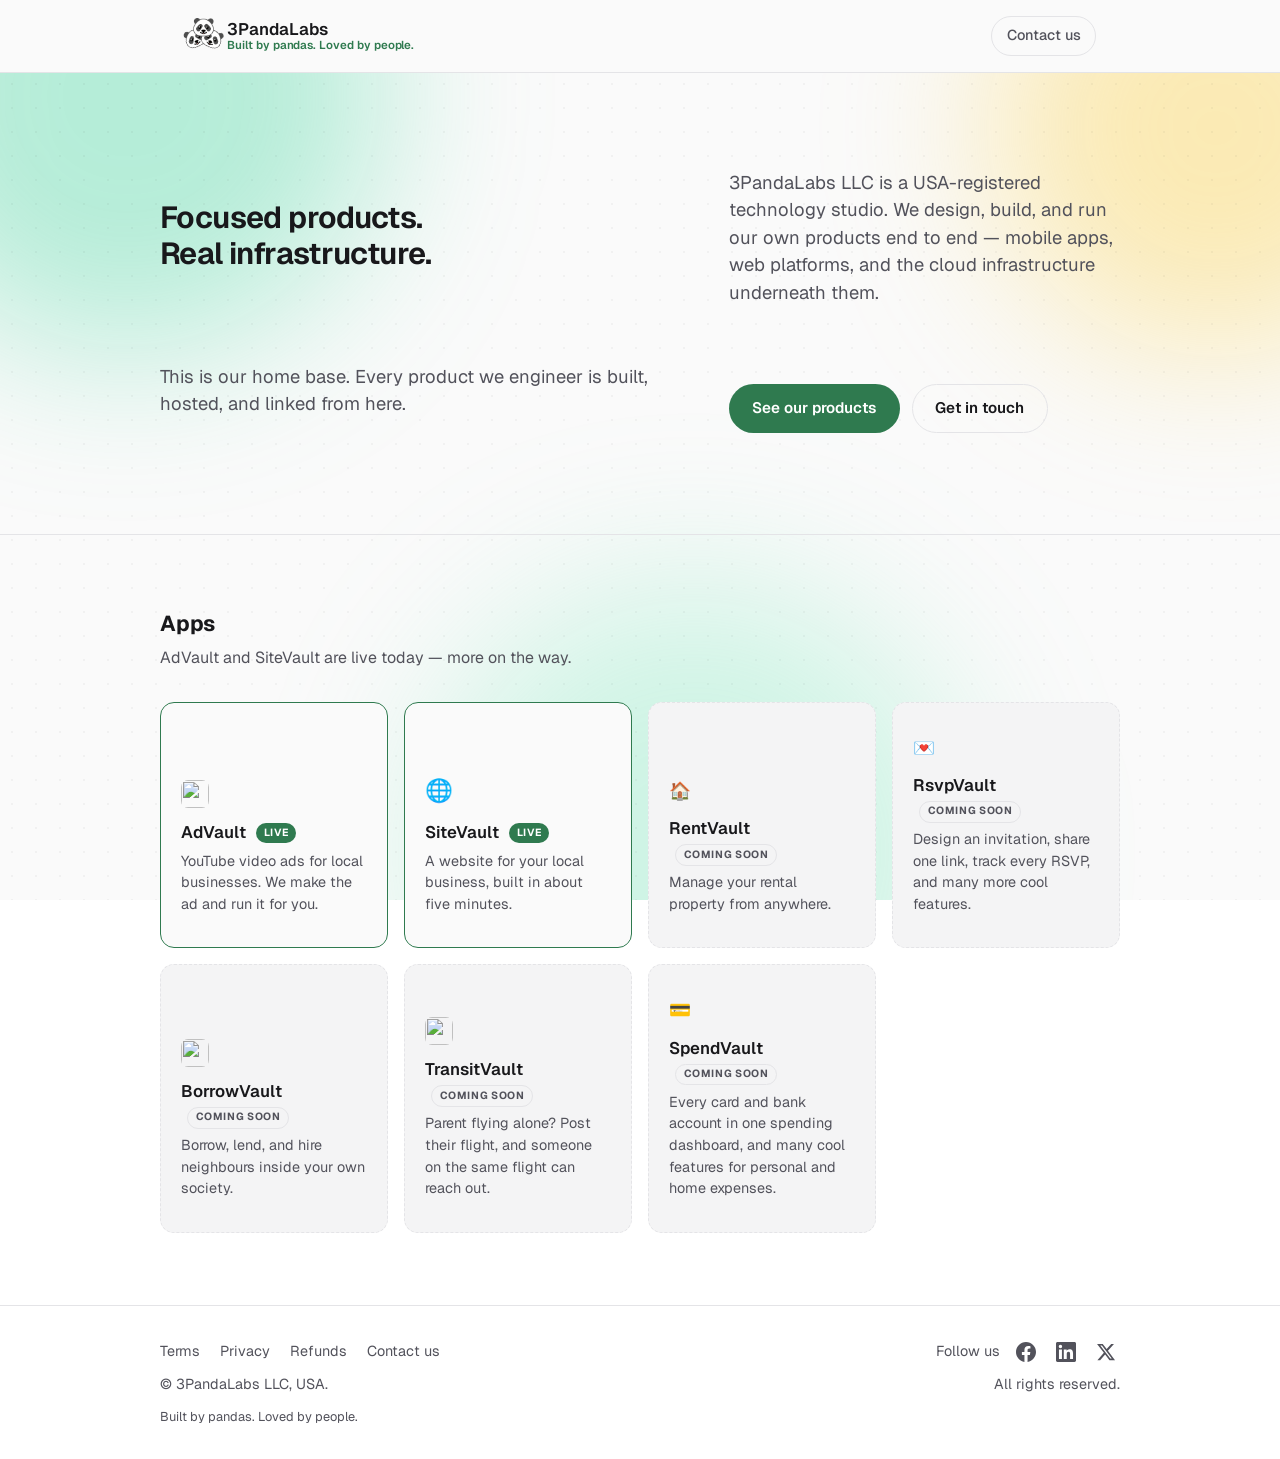
==== commit b31fef3c: "Home: green "Live" badges on AdVault and SiteVault In a grid that's otherwise "Coming soon", a bare " ====
--- a/public/index.html
+++ b/public/index.html
@@ -55,41 +55,23 @@
   <main id="top">
     <section class="hero">
       <div class="hero-inner">
-        <div class="hero-copy">
-          <!-- One sentence per line, deliberately, at every width. Spans rather
-               than a <br> so the break is a styling decision the CSS owns, and so
-               the space between them survives if the stylesheet never loads —
-               then it degrades to a single readable line instead of a run-on.
-               Each line is short enough not to wrap again at 360px. -->
-          <h1><span>Focused products.</span> <span>Real infrastructure.</span></h1>
-          <p class="lede">
-            3PandaLabs LLC is a USA-registered technology studio. We design, build, and run our own
-            products end to end — mobile apps, web platforms, and the cloud infrastructure
-            underneath them.
-          </p>
-          <p class="lede">
-            This is our home base. Every product we engineer is built, hosted, and linked from here.
-          </p>
-          <div class="hero-actions">
-            <a class="btn btn-primary" href="#apps">See our products</a>
-            <a class="btn btn-ghost" href="/contact">Get in touch</a>
-          </div>
-        </div>
-        <!-- Decorative "panda lab": three pandas thinking and building, all from
-             emoji + CSS so there is no image asset and nothing to load. Hidden
-             on narrow screens and frozen for reduced-motion users. -->
-        <div class="hero-lab" aria-hidden="true">
-          <div class="lab">
-            <span class="lab-bulb">💡</span>
-            <span class="lab-spark lab-spark-1">✨</span>
-            <span class="lab-spark lab-spark-2">✨</span>
-            <div class="lab-bench">
-              <div class="lab-panda lab-panda-1"><span class="face">🐼</span><span class="prop">🔬</span></div>
-              <div class="lab-panda lab-panda-2"><span class="face">🐼</span><span class="prop lab-beaker">🧪</span></div>
-              <div class="lab-panda lab-panda-3"><span class="face">🐼</span><span class="prop">💻</span></div>
-            </div>
-            <span class="lab-gear">⚙️</span>
-          </div>
+        <!-- One sentence per line, deliberately, at every width. Spans rather
+             than a <br> so the break is a styling decision the CSS owns, and so
+             the space between them survives if the stylesheet never loads —
+             then it degrades to a single readable line instead of a run-on.
+             Each line is short enough not to wrap again at 360px. -->
+        <h1><span>Focused products.</span> <span>Real infrastructure.</span></h1>
+        <p class="lede">
+          3PandaLabs LLC is a USA-registered technology studio. We design, build, and run our own
+          products end to end — mobile apps, web platforms, and the cloud infrastructure
+          underneath them.
+        </p>
+        <p class="lede">
+          This is our home base. Every product we engineer is built, hosted, and linked from here.
+        </p>
+        <div class="hero-actions">
+          <a class="btn btn-primary" href="#apps">See our products</a>
+          <a class="btn btn-ghost" href="/contact">Get in touch</a>
         </div>
       </div>
     </section>
@@ -101,12 +83,12 @@
         <div class="app-grid">
           <a class="app-card app-card-live" href="https://advault.3pandalabs.com" target="_blank" rel="noopener">
             <span class="app-card-icon" aria-hidden="true"><img src="/advault-icon.svg" alt="" width="28" height="28"></span>
-            <p class="app-card-title">AdVault</p>
+            <p class="app-card-title">AdVault <span class="app-card-badge">Live</span></p>
             <p class="app-card-desc">YouTube video ads for local businesses. We make the ad and run it for you.</p>
           </a>
           <a class="app-card app-card-live" href="https://sitevault.3pandalabs.com" target="_blank" rel="noopener">
             <span class="app-card-icon" aria-hidden="true">🌐</span>
-            <p class="app-card-title">SiteVault</p>
+            <p class="app-card-title">SiteVault <span class="app-card-badge">Live</span></p>
             <p class="app-card-desc">A website for your local business, built in about five minutes.</p>
           </a>
           <button type="button" class="app-card app-card-soon" data-soon="RentVault">
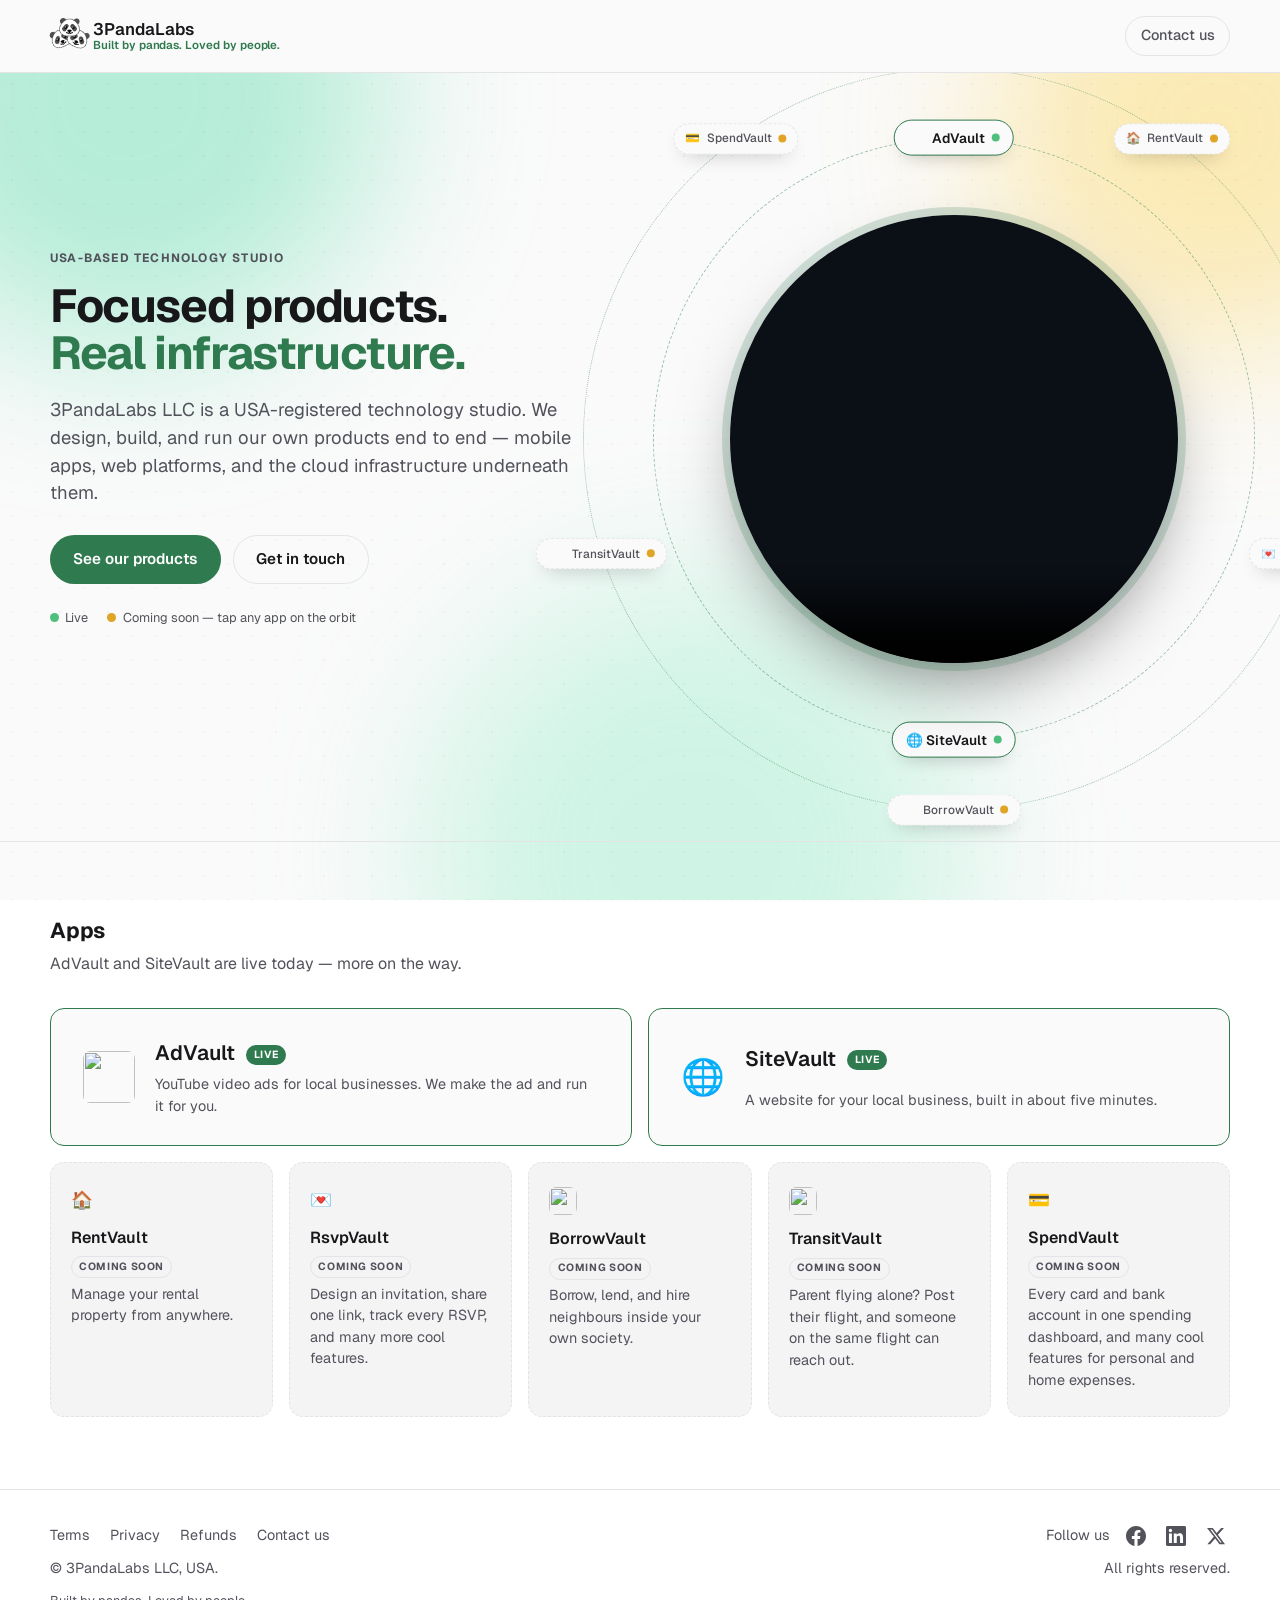
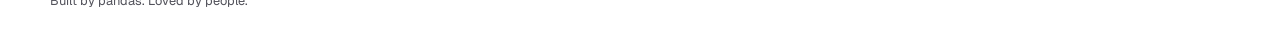
==== commit ec1cc11e: "Home: orbit hero with the panda lab video Wide-screen hero: text on the left; the 40s panda lab vide" ====
--- a/public/index.html
+++ b/public/index.html
@@ -53,28 +53,24 @@
   </header>
 
   <main id="top">
-    <section class="hero">
-      <div class="hero-inner">
-        <!-- One sentence per line, deliberately, at every width. Spans rather
-             than a <br> so the break is a styling decision the CSS owns, and so
-             the space between them survives if the stylesheet never loads —
-             then it degrades to a single readable line instead of a run-on.
-             Each line is short enough not to wrap again at 360px. -->
-        <h1><span>Focused products.</span> <span>Real infrastructure.</span></h1>
-        <p class="lede">
-          3PandaLabs LLC is a USA-registered technology studio. We design, build, and run our own
-          products end to end — mobile apps, web platforms, and the cloud infrastructure
-          underneath them.
-        </p>
-        <p class="lede">
-          This is our home base. Every product we engineer is built, hosted, and linked from here.
-        </p>
-        <div class="hero-actions">
-          <a class="btn btn-primary" href="#apps">See our products</a>
-          <a class="btn btn-ghost" href="/contact">Get in touch</a>
-        </div>
-      </div>
-    </section>
+    <!-- Orbit hero (2026-11-26): text left; the panda lab video in the middle of
+         an orbit, live apps (green) on the inner ring, coming-soon apps (amber)
+         on the outer ring. Hover or focus pauses the spin so labels can be
+         clicked. Below 900px it stacks. -->
+    <section class="hx"><div class="hx-in ogrid">
+  <div class="otext">
+    <p class="kicker">USA-based technology studio</p>
+    <h1>Focused products.<br><span class="acc">Real infrastructure.</span></h1>
+    <p class="lede">3PandaLabs LLC is a USA-registered technology studio. We design, build, and run our own products end to end — mobile apps, web platforms, and the cloud infrastructure underneath them.</p>
+    <div class="acts"><a class="btn btn-primary" href="#apps">See our products</a><a class="btn btn-ghost" href="/contact">Get in touch</a></div>
+    <p class="olabel"><i class="dl"></i>Live <i class="ds"></i>Coming soon — tap any app on the orbit</p>
+  </div>
+  <div class="orbit" aria-label="AdVault and SiteVault are live; five more apps are coming soon">
+    <div class="ring r2"><span class="sat " style="--a:36deg"><a class="sat-in" href="#apps" aria-label="RentVault, coming soon">🏠<em>RentVault</em></a></span><span class="sat " style="--a:108deg"><a class="sat-in" href="#apps" aria-label="RsvpVault, coming soon">💌<em>RsvpVault</em></a></span><span class="sat " style="--a:180deg"><a class="sat-in" href="#apps" aria-label="BorrowVault, coming soon"><img src="/borrowvault-icon.png" alt=""><em>BorrowVault</em></a></span><span class="sat " style="--a:252deg"><a class="sat-in" href="#apps" aria-label="TransitVault, coming soon"><img src="/transitvault-icon.svg" alt=""><em>TransitVault</em></a></span><span class="sat " style="--a:324deg"><a class="sat-in" href="#apps" aria-label="SpendVault, coming soon">💳<em>SpendVault</em></a></span></div>
+    <div class="ring r1"><span class="sat big" style="--a:0deg"><a class="sat-in" href="https://advault.3pandalabs.com"><img src="/advault-icon.svg" alt="">AdVault</a></span><span class="sat big" style="--a:180deg"><a class="sat-in" href="https://sitevault.3pandalabs.com">🌐 SiteVault</a></span></div>
+    <div class="core"><video class="lab-video" src="/lab.mp4" poster="/lab-poster.jpg" muted loop playsinline preload="none" width="1280" height="720" aria-label="Three pandas working in a lab: thinking, a eureka moment, building a robot, planning a launch"></video></div>
+  </div>
+</div></section>
 
     <section class="apps" id="apps">
       <div class="section-inner">
@@ -143,6 +139,20 @@
   <div class="soon-toast" id="soon-toast" role="status" aria-live="polite"></div>
   <script>
     (function () {
+      var v = document.querySelector('.lab-video');
+      if (!v) return;
+      if (window.matchMedia('(prefers-reduced-motion: reduce)').matches || !('IntersectionObserver' in window)) {
+        v.controls = true;
+        return;
+      }
+      new IntersectionObserver(function (entries) {
+        entries.forEach(function (e) {
+          if (e.isIntersecting) { var p = v.play(); if (p && p.catch) p.catch(function () { v.controls = true; }); }
+          else v.pause();
+        });
+      }, { threshold: 0.25 }).observe(v);
+    })();
+    (function () {
       var toast = document.getElementById('soon-toast'), timer;
       document.querySelectorAll('[data-soon]').forEach(function (card) {
         card.addEventListener('click', function () {
--- a/public/styles.css
+++ b/public/styles.css
@@ -7,7 +7,7 @@
   --accent: #2f7a4f;
   --accent-fg: #ffffff;
   --radius: 14px;
-  --max-width: 960px;
+  --max-width: 1180px;
 }
 
 @media (prefers-color-scheme: dark) {
@@ -179,130 +179,6 @@
   margin: 0 auto;
 }
 
-/* Wide screens: copy on the left, the panda-lab scene fills the empty right. */
-@media (min-width: 900px) {
-  .hero-inner {
-    display: grid;
-    grid-template-columns: minmax(0, 1.15fr) minmax(0, 0.85fr);
-    gap: 2.5rem;
-    align-items: center;
-  }
-}
-
-/* ---- Panda lab (decorative, emoji + CSS only) ---- */
-.hero-lab {
-  display: none;
-}
-@media (min-width: 900px) {
-  .hero-lab {
-    display: block;
-  }
-}
-
-.lab {
-  position: relative;
-  border: 1px solid var(--border);
-  border-radius: 1.25rem;
-  background: var(--bg-subtle);
-  padding: 2.75rem 1.5rem 2.25rem;
-  min-height: 250px;
-  overflow: hidden;
-}
-
-/* The shared "idea" — a glowing lightbulb that floats and pulses above the bench. */
-.lab-bulb {
-  position: absolute;
-  top: 1.1rem;
-  left: 50%;
-  font-size: 2rem;
-  transform: translateX(-50%);
-  animation: labBulb 2.6s ease-in-out infinite;
-}
-@keyframes labBulb {
-  0%, 100% { transform: translateX(-50%) translateY(0) scale(1); filter: drop-shadow(0 0 2px rgba(255, 205, 70, 0)); }
-  50% { transform: translateX(-50%) translateY(-6px) scale(1.14); filter: drop-shadow(0 0 14px rgba(255, 205, 70, 0.75)); }
-}
-
-/* Three pandas at the bench, each bobbing on its own beat. */
-.lab-bench {
-  display: flex;
-  justify-content: center;
-  align-items: flex-end;
-  gap: 1.1rem;
-  margin-top: 3.75rem;
-}
-.lab-panda {
-  display: flex;
-  flex-direction: column;
-  align-items: center;
-  gap: 0.2rem;
-  animation: labBob 3s ease-in-out infinite;
-}
-.lab-panda .face { font-size: 2.6rem; line-height: 1; }
-.lab-panda .prop { font-size: 1.35rem; }
-.lab-panda-1 { animation-delay: 0s; }
-.lab-panda-2 { animation-delay: 0.5s; }
-.lab-panda-3 { animation-delay: 1s; }
-@keyframes labBob {
-  0%, 100% { transform: translateY(0) rotate(0deg); }
-  50% { transform: translateY(-8px) rotate(-2deg); }
-}
-
-/* Bubbles rising out of the middle panda's beaker. */
-.lab-beaker { position: relative; }
-.lab-beaker::before,
-.lab-beaker::after {
-  content: "•";
-  position: absolute;
-  left: 50%;
-  bottom: 75%;
-  color: var(--accent);
-  font-size: 0.7rem;
-  opacity: 0;
-  animation: labBubble 2.2s ease-in infinite;
-}
-.lab-beaker::after { left: 38%; animation-delay: 1.1s; }
-@keyframes labBubble {
-  0% { opacity: 0; transform: translate(-50%, 0) scale(0.5); }
-  30% { opacity: 1; }
-  100% { opacity: 0; transform: translate(-50%, -22px) scale(1); }
-}
-
-/* A slowly turning gear and a couple of twinkles for depth. */
-.lab-gear {
-  position: absolute;
-  right: 0.9rem;
-  bottom: 0.8rem;
-  font-size: 1.4rem;
-  opacity: 0.5;
-  animation: labSpin 7s linear infinite;
-}
-@keyframes labSpin { to { transform: rotate(360deg); } }
-
-.lab-spark {
-  position: absolute;
-  font-size: 0.85rem;
-  opacity: 0;
-  animation: labTwinkle 3s ease-in-out infinite;
-}
-.lab-spark-1 { top: 1.4rem; right: 1.6rem; }
-.lab-spark-2 { bottom: 2.4rem; left: 1.4rem; animation-delay: 1.4s; }
-@keyframes labTwinkle {
-  0%, 100% { opacity: 0; transform: scale(0.6); }
-  50% { opacity: 0.9; transform: scale(1); }
-}
-
-@media (prefers-reduced-motion: reduce) {
-  .lab-bulb,
-  .lab-panda,
-  .lab-beaker::before,
-  .lab-beaker::after,
-  .lab-gear,
-  .lab-spark { animation: none; }
-  .lab-bulb { transform: translateX(-50%); }
-  .lab-spark { opacity: 0.6; }
-}
-
 /* The page's type scale, smallest the headline has been. Sized down three
    times from the original clamp(2rem, 5vw, 3.2rem), which was set for a short
    hand-broken headline half this length.
@@ -344,6 +220,74 @@
   gap: 0.75rem;
   flex-wrap: wrap;
 }
+
+/* Orbit hero (2026-11-26), replaces Layout 4b. */
+.hx { padding: 3.5rem 1.5rem; border-bottom: 1px solid var(--border); }
+.hx-in { max-width: var(--max-width); margin: 0 auto; }
+.hx h1 { margin: 0; letter-spacing: -0.03em; font-weight: 700; line-height: 1.02; }
+.hx .acc { color: var(--accent); }
+.acts { display: flex; gap: .75rem; flex-wrap: wrap; }
+.core .lab-video { height: 100%; aspect-ratio: auto; }
+.kicker { font-size: .75rem; font-weight: 700; letter-spacing: .1em; text-transform: uppercase; color: var(--fg-muted); margin: 0 0 1rem; }
+
+.ogrid { display: grid; gap: 3rem; align-items: center; }
+section.hx:has(.ogrid) { overflow-x: clip; }
+.otext h1 { font-size: clamp(2.2rem, 4vw, 3.4rem); margin-bottom: 1.25rem; }
+.otext .lede { margin: 0 0 1.75rem; }
+.orbit { --S: min(88vw, 700px, calc(100vh - 9.25rem)); width: var(--S); height: var(--S); position: relative; margin: 0 auto; }
+.ring { position: absolute; border-radius: 50%; border: 1.5px dashed color-mix(in srgb, var(--accent) 45%, transparent);
+  animation: spin 50s linear infinite; }
+.r1 { inset: 7%; } .r2 { inset: -3%; animation-duration: 80s; animation-direction: reverse; border-style: dotted; }
+.core { position: absolute; inset: 18%; border-radius: 50%; overflow: hidden;
+  box-shadow: 0 0 0 8px color-mix(in srgb, var(--accent) 20%, transparent), 0 30px 70px -20px rgba(0,0,0,.5); }
+.sat { position: absolute; top: 50%; left: 50%; width: 0; height: 0;
+  transform: rotate(var(--a)) translateY(calc(var(--S) * -0.43)) rotate(calc(-1 * var(--a))); }
+.r2 .sat { transform: rotate(var(--a)) translateY(calc(var(--S) * -0.53)) rotate(calc(-1 * var(--a))); }
+.sat-in { position: absolute; transform: translate(-50%, -50%); display: inline-flex; align-items: center; gap: .4rem;
+  white-space: nowrap; padding: .35rem .7rem; border-radius: 999px; background: var(--bg); border: 1px solid var(--border);
+  font-size: .74rem; font-weight: 600; color: var(--fg); text-decoration: none; cursor: pointer; transition: border-color .2s, box-shadow .2s; box-shadow: 0 8px 20px -10px rgba(0,0,0,.3); animation: spin 50s linear infinite reverse; }
+.r2 .sat-in { animation-duration: 80s; animation-direction: normal; color: var(--fg-muted); font-weight: 500; border-style: dashed; }
+.sat-in img { width: 1.1rem; height: 1.1rem; border-radius: 5px; }
+.big .sat-in { border: 1.5px solid var(--accent); font-size: .85rem; padding: .45rem .85rem; }
+.big .sat-in::after { content: ""; width: .5rem; height: .5rem; border-radius: 50%; background: #4fbf7d; }
+.sat-in em { font-style: normal; }
+.sat-in:hover, .sat-in:focus-visible { border-color: var(--accent); box-shadow: 0 0 0 3px color-mix(in srgb, var(--accent) 25%, transparent); }
+.r2 .sat-in::after { content: ""; width: .5rem; height: .5rem; border-radius: 50%; background: #e0a526; }
+.orbit:hover .ring, .orbit:hover .sat-in, .orbit:focus-within .ring, .orbit:focus-within .sat-in { animation-play-state: paused; }
+.olabel { display: inline-flex; align-items: center; gap: .4rem; }
+.olabel i { width: .55rem; height: .55rem; border-radius: 50%; display: inline-block; }
+.olabel .dl { background: #4fbf7d; } .olabel .ds { background: #e0a526; margin-left: .8rem; }
+.olabel { margin: 1.5rem 0 0; font-size: .8rem; color: var(--fg-muted); flex-wrap: wrap; }
+@keyframes spin { to { transform: rotate(360deg); } }
+.r1 .sat-in, .r2 .sat-in { animation-name: unspin; animation-direction: normal; }
+@keyframes unspin { from { transform: translate(-50%, -50%) rotate(0); } to { transform: translate(-50%, -50%) rotate(-360deg); } }
+.r2 .sat-in { animation-name: unspin2; }
+@keyframes unspin2 { from { transform: translate(-50%, -50%) rotate(0); } to { transform: translate(-50%, -50%) rotate(360deg); } }
+@media (max-width: 600px) { .orbit { --S: 66vw; margin: 2.5rem auto 3.5rem; } .r2 .sat-in em { display: none; } .sat-in { font-size: .75rem; } }
+@media (min-width: 900px) { .ogrid { grid-template-columns: minmax(0, 1fr) minmax(0, 1.2fr); gap: 2rem; } .otext h1 { white-space: nowrap; font-size: clamp(2.2rem, 3.6vw, 3.2rem); } section.hx:has(.ogrid) { padding-top: 1rem; padding-bottom: 3.25rem; } .otext h1 { margin-top: .25rem; } }
+@media (prefers-reduced-motion: reduce) { .ring, .sat-in { animation: none !important; } }
+
+.lab-video {
+  display: block;
+  width: 100%;
+  height: auto;
+  aspect-ratio: 16 / 9;
+  object-fit: cover;
+  background: #0b1016;
+}
+
+.lab-cap {
+  display: flex;
+  justify-content: space-between;
+  gap: 0.5rem 1rem;
+  flex-wrap: wrap;
+  padding: 0.85rem 1.2rem;
+  font-size: 0.85rem;
+  color: var(--fg-muted);
+}
+
+.lab-cap b { color: var(--fg); font-weight: 600; }
+.lab-meta { text-transform: uppercase; letter-spacing: 0.06em; font-size: 0.75rem; }
 
 .btn {
   display: inline-flex;
@@ -473,6 +417,30 @@
 }
 .app-card-soon:hover { transform: translateY(-2px); border-color: var(--fg-muted); }
 .app-card-soon:focus-visible { outline: 2px solid var(--accent); outline-offset: 2px; }
+
+/* Wide screens (2026-11-26): the two live products as big side-by-side cards,
+   the coming-soon ones as a compact row of five underneath. */
+@media (min-width: 900px) {
+  .app-grid { grid-template-columns: repeat(10, minmax(0, 1fr)); }
+  .app-card { justify-content: flex-start; grid-column: span 2; padding: 1.5rem 1.25rem; }
+  .app-card-live {
+    grid-column: span 5;
+    display: grid;
+    grid-template-columns: auto 1fr;
+    column-gap: 1.25rem;
+    align-items: center;
+    padding: 1.75rem 2rem;
+    min-height: 0;
+  }
+  .app-card-live .app-card-icon { grid-row: span 2; margin: 0; font-size: 2.2rem; }
+  .app-card-live .app-card-icon img { width: 3.25rem; height: 3.25rem; }
+  .app-card-live .app-card-title { font-size: 1.3rem; }
+  .app-card-soon .app-card-title { font-size: 1rem; }
+  .app-card-soon .app-card-badge { display: table; margin: 0.4rem 0 0; }
+  /* Line the logo up with the content: the bar's inner padding would
+     otherwise push it 1.5rem in from everything below. */
+  .nav-inner { max-width: calc(var(--max-width) + 3rem); }
+}
 
 .soon-toast {
   position: fixed;
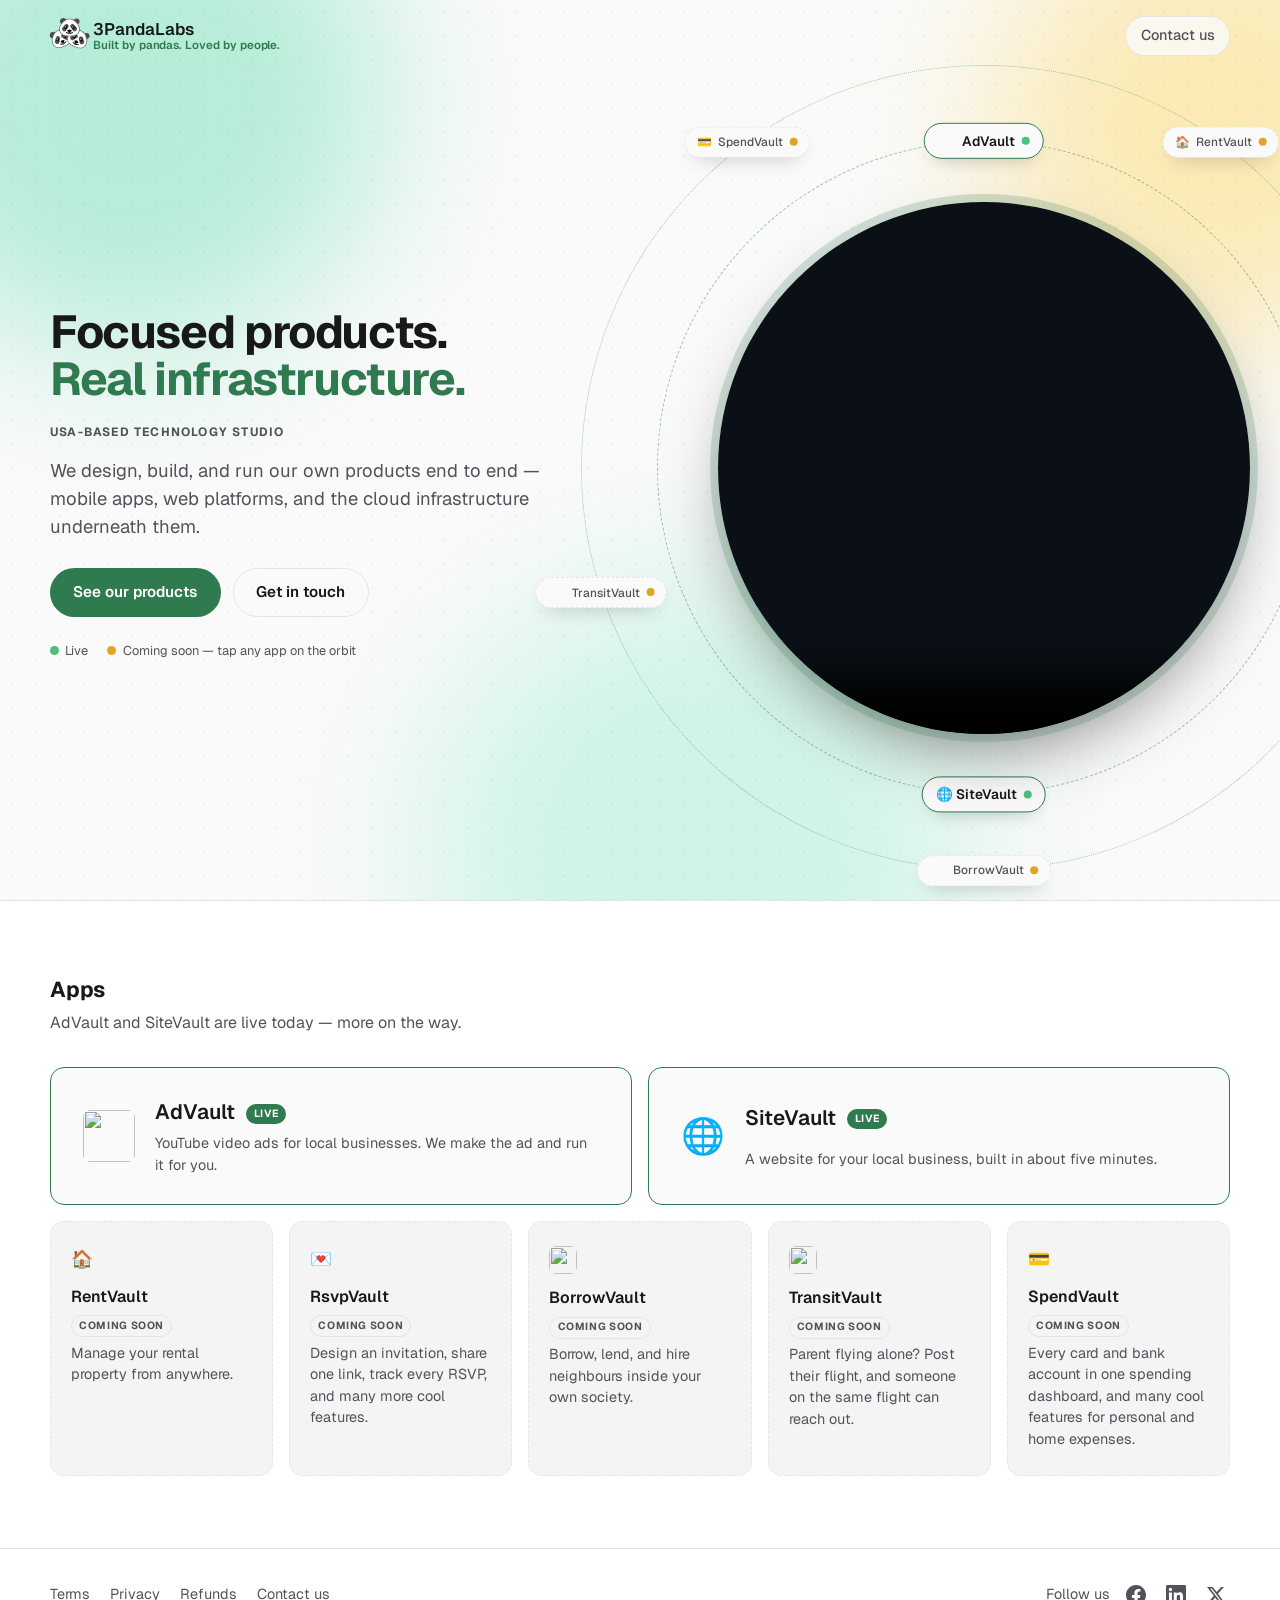
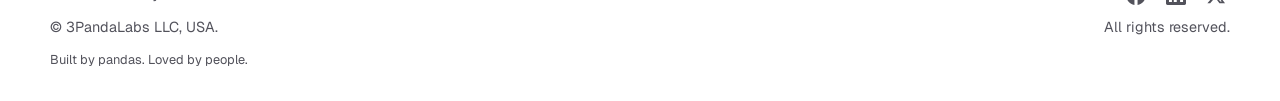
==== commit 821c6eb6: "Home: header blends into page, bigger orbit, kicker under headline - Header is no longer a sticky wh" ====
--- a/public/index.html
+++ b/public/index.html
@@ -59,9 +59,9 @@
          clicked. Below 900px it stacks. -->
     <section class="hx"><div class="hx-in ogrid">
   <div class="otext">
+    <h1>Focused products.<br><span class="acc">Real infrastructure.</span></h1>
     <p class="kicker">USA-based technology studio</p>
-    <h1>Focused products.<br><span class="acc">Real infrastructure.</span></h1>
-    <p class="lede">3PandaLabs LLC is a USA-registered technology studio. We design, build, and run our own products end to end — mobile apps, web platforms, and the cloud infrastructure underneath them.</p>
+    <p class="lede">We design, build, and run our own products end to end — mobile apps, web platforms, and the cloud infrastructure underneath them.</p>
     <div class="acts"><a class="btn btn-primary" href="#apps">See our products</a><a class="btn btn-ghost" href="/contact">Get in touch</a></div>
     <p class="olabel"><i class="dl"></i>Live <i class="ds"></i>Coming soon — tap any app on the orbit</p>
   </div>
--- a/public/styles.css
+++ b/public/styles.css
@@ -96,10 +96,10 @@
 }
 
 .nav {
-  border-bottom: 1px solid var(--border);
-  position: sticky;
-  top: 0;
-  background: var(--bg);
+  /* part of the page, not a bar: no fill, no line, scrolls away with the
+     content so nothing (e.g. the top orbit labels) is ever hidden under it */
+  position: relative;
+  background: transparent;
   z-index: 10;
 }
 
@@ -165,6 +165,8 @@
   padding: 0.5rem 0.9rem;
   border: 1px solid var(--border);
   border-radius: 999px;
+  background: color-mix(in srgb, var(--bg) 80%, transparent);
+  white-space: nowrap;
 }
 
 .nav-cta:hover { color: var(--fg); border-color: var(--fg-muted); }
@@ -234,11 +236,11 @@
 section.hx:has(.ogrid) { overflow-x: clip; }
 .otext h1 { font-size: clamp(2.2rem, 4vw, 3.4rem); margin-bottom: 1.25rem; }
 .otext .lede { margin: 0 0 1.75rem; }
-.orbit { --S: min(88vw, 700px, calc(100vh - 9.25rem)); width: var(--S); height: var(--S); position: relative; margin: 0 auto; }
+.orbit { --S: min(88vw, 760px, calc(100vh - 6.5rem)); width: var(--S); height: var(--S); position: relative; margin: 0 auto; }
 .ring { position: absolute; border-radius: 50%; border: 1.5px dashed color-mix(in srgb, var(--accent) 45%, transparent);
   animation: spin 50s linear infinite; }
 .r1 { inset: 7%; } .r2 { inset: -3%; animation-duration: 80s; animation-direction: reverse; border-style: dotted; }
-.core { position: absolute; inset: 18%; border-radius: 50%; overflow: hidden;
+.core { position: absolute; inset: 15%; border-radius: 50%; overflow: hidden;
   box-shadow: 0 0 0 8px color-mix(in srgb, var(--accent) 20%, transparent), 0 30px 70px -20px rgba(0,0,0,.5); }
 .sat { position: absolute; top: 50%; left: 50%; width: 0; height: 0;
   transform: rotate(var(--a)) translateY(calc(var(--S) * -0.43)) rotate(calc(-1 * var(--a))); }
@@ -263,8 +265,8 @@
 @keyframes unspin { from { transform: translate(-50%, -50%) rotate(0); } to { transform: translate(-50%, -50%) rotate(-360deg); } }
 .r2 .sat-in { animation-name: unspin2; }
 @keyframes unspin2 { from { transform: translate(-50%, -50%) rotate(0); } to { transform: translate(-50%, -50%) rotate(360deg); } }
-@media (max-width: 600px) { .orbit { --S: 66vw; margin: 2.5rem auto 3.5rem; } .r2 .sat-in em { display: none; } .sat-in { font-size: .75rem; } }
-@media (min-width: 900px) { .ogrid { grid-template-columns: minmax(0, 1fr) minmax(0, 1.2fr); gap: 2rem; } .otext h1 { white-space: nowrap; font-size: clamp(2.2rem, 3.6vw, 3.2rem); } section.hx:has(.ogrid) { padding-top: 1rem; padding-bottom: 3.25rem; } .otext h1 { margin-top: .25rem; } }
+@media (max-width: 600px) { .orbit { --S: 74vw; margin: 2.5rem auto 3.5rem; } .r2 .sat-in em { display: none; } .sat-in { font-size: .75rem; } }
+@media (min-width: 900px) { .ogrid { grid-template-columns: minmax(0, 1fr) minmax(0, 1.2fr); gap: 2rem; } .otext h1 { white-space: nowrap; font-size: clamp(2.2rem, 3.6vw, 3.2rem); } section.hx:has(.ogrid) { padding-top: 1rem; padding-bottom: 3.25rem; } .otext h1 { margin-top: 2.25rem; } }
 @media (prefers-reduced-motion: reduce) { .ring, .sat-in { animation: none !important; } }
 
 .lab-video {
